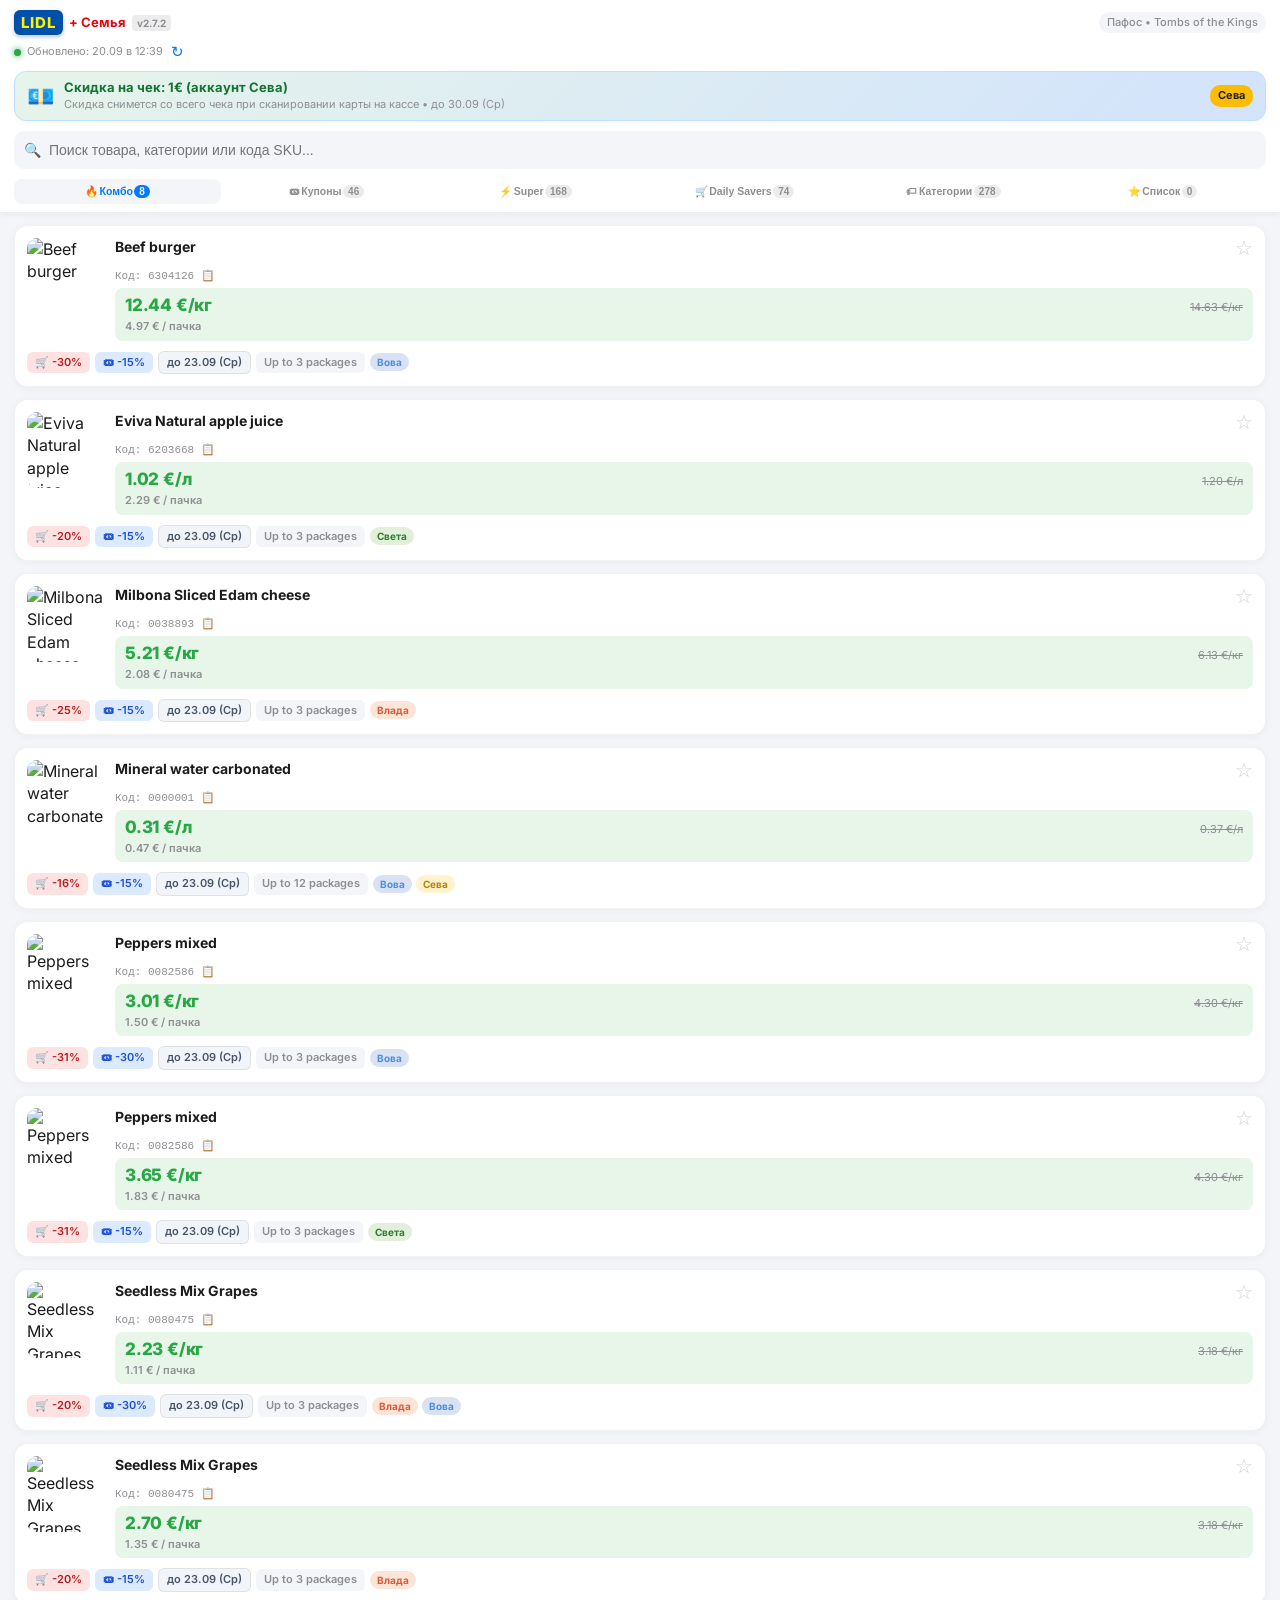
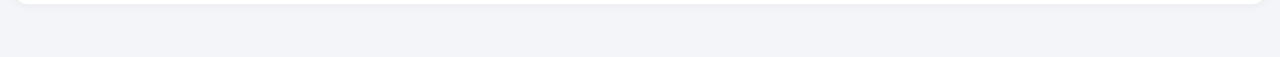
==== web/index.html @ 5565d100 "v2.7.2: Display coupon validity periods, fix local Cyprus timezone and improve refresh UX" ====
<!DOCTYPE html>
<html lang="ru">
<head>
  <meta charset="UTF-8">
  <meta name="viewport" content="width=device-width, initial-scale=1.0, maximum-scale=1.0, user-scalable=no, viewport-fit=cover">
  <meta http-equiv="Cache-Control" content="no-cache, no-store, must-revalidate">
  <meta http-equiv="Pragma" content="no-cache">
  <meta http-equiv="Expires" content="0">
  <title>Lidl Пафос — Скидки и Купоны семьи</title>
  <!-- Telegram Web App SDK -->
  <script src="https://telegram.org/js/telegram-web-app.js"></script>
  <link rel="stylesheet" href="style.css?v=2.7">
  <link rel="preconnect" href="https://fonts.googleapis.com">
  <link rel="preconnect" href="https://fonts.gstatic.com" crossorigin>
  <link href="https://fonts.googleapis.com/css2?family=Inter:wght@400;500;600;700;800&display=swap" rel="stylesheet">
</head>
<body>
  <div id="app">
    <!-- Header -->
    <header class="app-header">
      <div class="header-top">
        <div class="brand">
          <span class="lidl-logo">LIDL</span>
          <span class="badge-plus">+ Семья</span>
          <span class="version-tag">v2.7.2</span>
        </div>
        <div class="store-tag" id="store-title">Пафос • Tombs of the Kings</div>
      </div>
      
      <div class="update-bar">
        <span class="status-dot"></span>
        <span id="update-time">Загрузка данных...</span>
        <button id="refresh-btn" class="icon-btn" title="Обновить с сервера">↻</button>
      </div>

      <!-- Monetary Discount Banner (Euro Coupons) -->
      <div id="monetary-banner" class="monetary-banner hidden">
        <div class="monetary-icon">💶</div>
        <div class="monetary-content">
          <div class="monetary-title" id="monetary-title">Скидка на кассе: 1€</div>
          <div class="monetary-sub" id="monetary-sub">Скидка со всего чека при покупке</div>
        </div>
        <div class="monetary-action" id="monetary-badge">Сева</div>
      </div>

      <!-- Search Bar -->
      <div class="search-box">
        <span class="search-icon">🔍</span>
        <input type="text" id="search-input" placeholder="Поиск товара, категории или кода SKU..." autocomplete="off">
        <button id="clear-search" class="clear-btn hidden">✕</button>
      </div>

      <!-- Navigation Tabs (Primary Row) -->
      <nav class="nav-tabs">
        <button class="tab-btn active" data-tab="double">
          <span class="tab-icon">🔥</span>
          <span class="tab-label">Комбо</span>
          <span class="tab-badge" id="badge-double">0</span>
        </button>
        <button class="tab-btn" data-tab="coupons">
          <span class="tab-icon">🎟</span>
          <span class="tab-label">Купоны</span>
          <span class="tab-badge" id="badge-coupons">0</span>
        </button>
        <button class="tab-btn" data-tab="super">
          <span class="tab-icon">⚡</span>
          <span class="tab-label">Super</span>
          <span class="tab-badge" id="badge-super">0</span>
        </button>
        <button class="tab-btn" data-tab="store">
          <span class="tab-icon">🛒</span>
          <span class="tab-label">Daily Savers</span>
          <span class="tab-badge" id="badge-store">0</span>
        </button>
        <button class="tab-btn" data-tab="categories">
          <span class="tab-icon">🏷</span>
          <span class="tab-label">Категории</span>
          <span class="tab-badge" id="badge-categories">0</span>
        </button>
        <button class="tab-btn" data-tab="favs">
          <span class="tab-icon">⭐</span>
          <span class="tab-label">Список</span>
          <span class="tab-badge" id="badge-favs">0</span>
        </button>
      </nav>

      <!-- Family Filter Chips (Secondary Sub-Row - Shown only when 'Купоны' is active) -->
      <div class="family-chips-wrapper hidden" id="family-chips-container">
        <button class="chips-arrow chips-arrow-left hidden" id="chips-arrow-left" title="Назад" aria-label="Назад">‹</button>
        <div class="family-chips-scroll" id="family-chips-scroll">
          <div class="family-chips" id="family-chips">
            <button class="chip active" data-member="all">
              <span class="chip-avatar">👥</span>
              <span class="chip-name">Все</span>
            </button>
            <button class="chip chip-shared" data-member="shared" id="chip-shared">
              <span class="chip-avatar">✨</span>
              <span class="chip-name">Пересечения</span>
              <span class="chip-count" id="chip-shared-count">0</span>
            </button>
            <button class="chip chip-vova" data-member="Вова">
              <span class="chip-avatar">👨</span>
              <span class="chip-name">Вова</span>
            </button>
            <button class="chip chip-sveta" data-member="Света">
              <span class="chip-avatar">👩</span>
              <span class="chip-name">Света</span>
            </button>
            <button class="chip chip-vlada" data-member="Влада">
              <span class="chip-avatar">👧</span>
              <span class="chip-name">Влада</span>
            </button>
            <button class="chip chip-seva" data-member="Сева">
              <span class="chip-avatar">👦</span>
              <span class="chip-name">Сева</span>
            </button>
          </div>
        </div>
        <button class="chips-arrow chips-arrow-right" id="chips-arrow-right" title="Вперед" aria-label="Вперед">›</button>
      </div>

      <!-- Category Filter Chips (Secondary Sub-Row - Shown only when 'Категории' is active) -->
      <div class="family-chips-wrapper hidden" id="category-chips-container">
        <button class="chips-arrow chips-arrow-left hidden" id="cat-arrow-left" title="Назад" aria-label="Назад">‹</button>
        <div class="family-chips-scroll" id="category-chips-scroll">
          <div class="family-chips" id="category-chips">
            <button class="chip chip-cat active" data-cat="all">
              <span class="chip-avatar">🧺</span>
              <span class="chip-name">Все</span>
              <span class="chip-count" id="cat-count-all">0</span>
            </button>
            <button class="chip chip-cat" data-cat="veg_fruit">
              <span class="chip-avatar">🥦</span>
              <span class="chip-name">Овощи и фрукты</span>
              <span class="chip-count" id="cat-count-veg_fruit">0</span>
            </button>
            <button class="chip chip-cat" data-cat="sweets_snacks">
              <span class="chip-avatar">🍫</span>
              <span class="chip-name">Сладости и снеки</span>
              <span class="chip-count" id="cat-count-sweets_snacks">0</span>
            </button>
            <button class="chip chip-cat" data-cat="meat_fish">
              <span class="chip-avatar">🥩</span>
              <span class="chip-name">Мясо и рыба</span>
              <span class="chip-count" id="cat-count-meat_fish">0</span>
            </button>
            <button class="chip chip-cat" data-cat="dairy_cheese">
              <span class="chip-avatar">🧀</span>
              <span class="chip-name">Сыр и молочка</span>
              <span class="chip-count" id="cat-count-dairy_cheese">0</span>
            </button>
            <button class="chip chip-cat" data-cat="bakery_grocery">
              <span class="chip-avatar">🍞</span>
              <span class="chip-name">Выпечка и бакалея</span>
              <span class="chip-count" id="cat-count-bakery_grocery">0</span>
            </button>
            <button class="chip chip-cat" data-cat="beverages">
              <span class="chip-avatar">🥤</span>
              <span class="chip-name">Напитки</span>
              <span class="chip-count" id="cat-count-beverages">0</span>
            </button>
            <button class="chip chip-cat" data-cat="non_food">
              <span class="chip-avatar">🏠</span>
              <span class="chip-name">Дом и непрод</span>
              <span class="chip-count" id="cat-count-non_food">0</span>
            </button>
          </div>
        </div>
        <button class="chips-arrow chips-arrow-right" id="cat-arrow-right" title="Вперед" aria-label="Вперед">›</button>
      </div>

      <!-- Super Savers Filter Chips (Secondary Sub-Row - Shown only when 'Super' is active) -->
      <div class="family-chips-wrapper hidden" id="super-chips-container">
        <div class="family-chips" id="super-chips" style="justify-content: center; gap: 8px;">
          <button class="chip chip-super active" data-super="all">
            <span class="chip-avatar">⚡</span>
            <span class="chip-name">Все</span>
            <span class="chip-count" id="super-count-all">0</span>
          </button>
          <button class="chip chip-super chip-shared" data-super="combos">
            <span class="chip-avatar">✨</span>
            <span class="chip-name">Пересечения</span>
            <span class="chip-count" id="super-count-combos">0</span>
          </button>
        </div>
      </div>
    </header>

    <!-- Main Content List -->
    <main class="content-container">
      <!-- Favorites Toolbar (shown only in favs tab) -->
      <div id="favs-toolbar" class="favs-toolbar hidden">
        <div class="favs-progress" id="favs-progress">Куплено: 0 из 0</div>
        <div class="favs-actions">
          <button id="clear-checked-btn" class="favs-action-btn" title="Удалить купленные">✓ Удалить купленные</button>
          <button id="clear-all-favs-btn" class="favs-action-btn text-danger" title="Очистить весь список">🗑 Очистить</button>
        </div>
      </div>
      <div id="loading-spinner" class="spinner-container">
        <div class="spinner"></div>
        <p>Загрузка каталога и скидок...</p>
      </div>

      <div id="cards-container" class="cards-list"></div>

      <div id="empty-state" class="empty-state hidden">
        <div class="empty-icon">🔍</div>
        <h3>Ничего не найдено</h3>
        <p>Попробуйте изменить запрос или выбрать фильтр «Все»</p>
      </div>
    </main>

    <!-- Scroll to Top Button -->
    <button id="scroll-top-btn" class="scroll-top-btn hidden" title="Наверх">↑</button>

    <!-- Toast Notification -->
    <div id="toast" class="toast hidden"></div>
  </div>

  <script src="app.js?v=2.7"></script>
</body>
</html>
---- web/style.css ----
/* CSS Variables with Telegram Theme Fallbacks */
:root {
  --bg-color: var(--tg-theme-bg-color, #f4f5f8);
  --secondary-bg-color: var(--tg-theme-secondary-bg-color, #ffffff);
  --text-color: var(--tg-theme-text-color, #1c1c1e);
  --hint-color: var(--tg-theme-hint-color, #8e8e93);
  --link-color: var(--tg-theme-link-color, #007aff);
  --button-color: var(--tg-theme-button-color, #007aff);
  --button-text-color: var(--tg-theme-button-text-color, #ffffff);

  --lidl-blue: #0050aa;
  --lidl-yellow: #fff000;
  --lidl-red: #e30613;

  --accent-green: #28a745;
  --accent-green-bg: #e8f5e9;
  --accent-orange: #f57c00;
  --accent-orange-bg: #fff3e0;

  /* Family Pastel Colors */
  --color-vova: #4a90e2;
  --bg-vova: #D9E1F2;
  --color-sveta: #2e7d32;
  --bg-sveta: #E2EFDA;
  --color-vlada: #d85a38;
  --bg-vlada: #FCE4D6;
  --color-seva: #b78103;
  --bg-seva: #FFF2CC;

  --card-radius: 14px;
  --shadow-sm: 0 2px 8px rgba(0, 0, 0, 0.04);
  --shadow-md: 0 4px 14px rgba(0, 0, 0, 0.08);
}

/* Telegram Dark Theme Auto Adjustments */
@media (prefers-color-scheme: dark) {
  :root {
    --bg-color: var(--tg-theme-bg-color, #181818);
    --secondary-bg-color: var(--tg-theme-secondary-bg-color, #242424);
    --text-color: var(--tg-theme-text-color, #f5f5f5);
    --hint-color: var(--tg-theme-hint-color, #a0a0a0);
    --shadow-sm: 0 2px 8px rgba(0, 0, 0, 0.2);
    --shadow-md: 0 4px 14px rgba(0, 0, 0, 0.35);

    --bg-vova: #1e3355;
    --color-vova: #9cc1fa;
    --bg-sveta: #1c3d25;
    --color-sveta: #9fe0a8;
    --bg-vlada: #4d261b;
    --color-vlada: #ffab91;
    --bg-seva: #483d16;
    --color-seva: #ffe082;
    --accent-green-bg: #1b3820;
    --accent-orange-bg: #40260e;
  }
}

* {
  box-sizing: border-box;
  margin: 0;
  padding: 0;
  -webkit-tap-highlight-color: transparent;
}

body {
  font-family: 'Inter', -apple-system, BlinkMacSystemFont, 'Segoe UI', Roboto, Helvetica, Arial, sans-serif;
  background-color: var(--bg-color);
  color: var(--text-color);
  line-height: 1.4;
  overflow-x: hidden;
  user-select: none;
  -webkit-user-select: none;
}

#app {
  display: flex;
  flex-direction: column;
  min-height: 100vh;
  padding-bottom: 40px;
}

/* Header */
.app-header {
  position: sticky;
  top: 0;
  z-index: 100;
  background-color: var(--secondary-bg-color);
  border-bottom: 1px solid rgba(0, 0, 0, 0.07);
  box-shadow: var(--shadow-sm);
  padding: 10px 14px 0 14px;
}

.header-top {
  display: flex;
  align-items: center;
  justify-content: space-between;
  margin-bottom: 6px;
}

.brand {
  display: flex;
  align-items: center;
  gap: 6px;
}

.lidl-logo {
  background-color: var(--lidl-blue);
  color: var(--lidl-yellow);
  font-weight: 800;
  font-size: 15px;
  letter-spacing: 1px;
  padding: 2px 7px;
  border-radius: 6px;
  box-shadow: 0 2px 4px rgba(0, 80, 170, 0.3);
}

.badge-plus {
  font-size: 13px;
  font-weight: 700;
  color: var(--lidl-red);
}

.version-tag {
  font-size: 10px;
  font-weight: 700;
  color: var(--hint-color);
  background: rgba(128, 128, 128, 0.15);
  padding: 1px 5px;
  border-radius: 4px;
}

.store-tag {
  font-size: 11px;
  font-weight: 500;
  color: var(--hint-color);
  background: var(--bg-color);
  padding: 3px 8px;
  border-radius: 12px;
}

.update-bar {
  display: flex;
  align-items: center;
  gap: 6px;
  font-size: 11px;
  color: var(--hint-color);
  margin-bottom: 8px;
}

.status-dot {
  width: 7px;
  height: 7px;
  border-radius: 50%;
  background-color: var(--accent-green);
  display: inline-block;
  box-shadow: 0 0 6px var(--accent-green);
}

.icon-btn {
  background: none;
  border: none;
  color: var(--link-color);
  font-size: 15px;
  cursor: pointer;
  padding: 2px;
  display: inline-flex;
  align-items: center;
  justify-content: center;
  transition: transform 0.2s;
}

.rotating {
  animation: spin 0.8s linear infinite !important;
  pointer-events: none;
}

/* Monetary Banner (Euro cash coupons) */
.monetary-banner {
  background: linear-gradient(135deg, #e6f4ea, #d2e3fc);
  border: 1px solid #bce1ff;
  border-radius: 12px;
  padding: 8px 12px;
  margin-bottom: 10px;
  display: flex;
  align-items: center;
  gap: 10px;
  box-shadow: 0 2px 6px rgba(0, 0, 0, 0.04);
}

@media (prefers-color-scheme: dark) {
  .monetary-banner {
    background: linear-gradient(135deg, #1b3820, #172b4d);
    border-color: #2b5278;
  }
}

.monetary-icon {
  font-size: 22px;
  line-height: 1;
}

.monetary-content {
  flex: 1;
  min-width: 0;
}

.monetary-title {
  font-size: 13px;
  font-weight: 700;
  color: #137333;
  line-height: 1.2;
}

@media (prefers-color-scheme: dark) {
  .monetary-title {
    color: #81c995;
  }
}

.monetary-sub {
  font-size: 11px;
  color: var(--hint-color);
  white-space: nowrap;
  overflow: hidden;
  text-overflow: ellipsis;
  margin-top: 1px;
}

.monetary-action {
  background-color: #fbbc04;
  color: #202124;
  font-size: 11px;
  font-weight: 700;
  padding: 3px 8px;
  border-radius: 10px;
  white-space: nowrap;
}

/* Search Box */
.search-box {
  position: relative;
  display: flex;
  align-items: center;
  margin-bottom: 10px;
}

.search-box input {
  width: 100%;
  height: 38px;
  background-color: var(--bg-color);
  border: 1px solid transparent;
  border-radius: 10px;
  padding: 0 34px 0 34px;
  font-size: 14px;
  color: var(--text-color);
  outline: none;
  transition: all 0.2s;
  user-select: text;
  -webkit-user-select: text;
}

.search-box input:focus {
  border-color: var(--button-color);
  background-color: var(--secondary-bg-color);
}

.search-icon {
  position: absolute;
  left: 10px;
  font-size: 14px;
  color: var(--hint-color);
  pointer-events: none;
}

.clear-btn {
  position: absolute;
  right: 8px;
  width: 22px;
  height: 22px;
  border-radius: 50%;
  border: none;
  background-color: var(--hint-color);
  color: var(--secondary-bg-color);
  font-size: 11px;
  cursor: pointer;
  display: flex;
  align-items: center;
  justify-content: center;
}

/* Family Chips */
.family-chips-wrapper {
  position: relative;
  margin: 0 -14px 6px -14px;
  border-top: 1px solid rgba(0, 0, 0, 0.06);
  padding-top: 4px;
}

@media (prefers-color-scheme: dark) {
  .family-chips-wrapper {
    border-top: 1px solid rgba(255, 255, 255, 0.08);
  }
}

.chips-arrow {
  position: absolute;
  top: 50%;
  transform: translateY(-50%);
  z-index: 10;
  width: 26px;
  height: 26px;
  border-radius: 50%;
  border: 1px solid rgba(0, 0, 0, 0.15);
  background-color: var(--secondary-bg-color);
  color: var(--text-color);
  display: flex;
  align-items: center;
  justify-content: center;
  font-size: 18px;
  font-weight: 700;
  line-height: 1;
  cursor: pointer;
  box-shadow: 0 2px 6px rgba(0, 0, 0, 0.18);
  transition: opacity 0.2s, transform 0.1s, background-color 0.15s;
}

.chips-arrow:hover {
  background-color: var(--button-color);
  color: #fff;
}

.chips-arrow:active {
  transform: translateY(-50%) scale(0.92);
}

.chips-arrow-left {
  left: 6px;
}

.chips-arrow-right {
  right: 6px;
}

.family-chips-scroll {
  overflow-x: auto;
  white-space: nowrap;
  padding: 4px 14px 6px 14px;
  scrollbar-width: thin;
  scrollbar-color: rgba(128, 128, 128, 0.35) transparent;
  scroll-behavior: smooth;
  cursor: grab;
  -webkit-overflow-scrolling: touch;
}

.family-chips-scroll.grabbing {
  cursor: grabbing;
  user-select: none;
}

.family-chips-scroll::-webkit-scrollbar {
  height: 5px;
  display: block;
}

.family-chips-scroll::-webkit-scrollbar-track {
  background: transparent;
}

.family-chips-scroll::-webkit-scrollbar-thumb {
  background: rgba(128, 128, 128, 0.35);
  border-radius: 4px;
}

.family-chips-scroll::-webkit-scrollbar-thumb:hover {
  background: rgba(128, 128, 128, 0.6);
}

@media (prefers-color-scheme: dark) {
  .chips-arrow {
    background-color: #2a2a2a;
    border-color: rgba(255, 255, 255, 0.2);
    box-shadow: 0 2px 8px rgba(0, 0, 0, 0.4);
  }
  .family-chips-scroll {
    scrollbar-color: rgba(255, 255, 255, 0.25) transparent;
  }
  .family-chips-scroll::-webkit-scrollbar-thumb {
    background: rgba(255, 255, 255, 0.25);
  }
  .family-chips-scroll::-webkit-scrollbar-thumb:hover {
    background: rgba(255, 255, 255, 0.45);
  }
}

.family-chips {
  display: inline-flex;
  gap: 7px;
}

.chip {
  display: inline-flex;
  align-items: center;
  gap: 5px;
  padding: 5px 11px;
  border-radius: 16px;
  border: 1px solid rgba(0, 0, 0, 0.08);
  background-color: var(--bg-color);
  color: var(--text-color);
  font-size: 12px;
  font-weight: 500;
  cursor: pointer;
  transition: transform 0.1s, background-color 0.2s;
}

.chip:active {
  transform: scale(0.96);
}

.chip.active {
  background-color: var(--button-color);
  color: var(--button-text-color);
  border-color: var(--button-color);
}

.chip.chip-vova.active { background-color: var(--color-vova); border-color: var(--color-vova); color: #fff; }
.chip.chip-sveta.active { background-color: var(--color-sveta); border-color: var(--color-sveta); color: #fff; }
.chip.chip-vlada.active { background-color: var(--color-vlada); border-color: var(--color-vlada); color: #fff; }
.chip.chip-seva.active { background-color: var(--color-seva); border-color: var(--color-seva); color: #fff; }

.chip.chip-shared {
  border-color: #f59e0b;
  background-color: #fef3c7;
  color: #92400e;
  font-weight: 600;
}

.chip.chip-shared.active {
  background-color: #d97706;
  border-color: #d97706;
  color: #ffffff;
}

.chip-count {
  font-size: 10px;
  background: rgba(0, 0, 0, 0.08);
  padding: 1px 5px;
  border-radius: 10px;
  font-weight: 700;
  margin-left: 2px;
}

.chip.active .chip-count {
  background: rgba(255, 255, 255, 0.25);
  color: #fff;
}

@media (prefers-color-scheme: dark) {
  .chip.chip-shared {
    background-color: #451a03;
    color: #fde68a;
    border-color: #78350f;
  }
  .chip.chip-shared.active {
    background-color: #b45309;
    color: #ffffff;
  }
}

/* Navigation Tabs */
.nav-tabs {
  display: grid;
  grid-template-columns: repeat(6, 1fr);
  gap: 2px;
  padding-bottom: 8px;
}

.tab-btn {
  display: flex;
  align-items: center;
  justify-content: center;
  gap: 1.5px;
  padding: 6px 1px;
  border: none;
  background: none;
  border-radius: 8px;
  color: var(--hint-color);
  font-size: 10.5px;
  font-weight: 600;
  cursor: pointer;
  position: relative;
  transition: all 0.2s;
  white-space: nowrap;
}

@media (max-width: 420px) {
  .tab-btn {
    font-size: 8.5px;
    gap: 1px;
    padding: 5px 0.5px;
  }
  .tab-icon {
    font-size: 10px;
  }
  .tab-badge {
    font-size: 7.5px;
    padding: 0 2px;
  }
}

.tab-btn.active {
  color: var(--link-color);
  background-color: var(--bg-color);
}

.tab-badge {
  font-size: 10px;
  padding: 1px 5px;
  border-radius: 10px;
  background-color: rgba(0, 0, 0, 0.08);
  color: var(--hint-color);
}

.tab-btn.active .tab-badge {
  background-color: var(--link-color);
  color: #fff;
}

/* Main Content */
.content-container {
  padding: 12px 14px;
  flex: 1;
}

.cards-list {
  display: flex;
  flex-direction: column;
  gap: 12px;
}

/* Card Styling */
.card {
  background-color: var(--secondary-bg-color);
  border-radius: var(--card-radius);
  box-shadow: var(--shadow-sm);
  padding: 12px;
  display: flex;
  flex-direction: column;
  gap: 10px;
  border: 1px solid rgba(0, 0, 0, 0.05);
  transition: transform 0.15s;
}

.card:active {
  transform: scale(0.995);
}

.card-top {
  display: flex;
  gap: 12px;
}

.card-img-wrap {
  width: 76px;
  height: 76px;
  min-width: 76px;
  border-radius: 10px;
  background-color: var(--bg-color);
  display: flex;
  align-items: center;
  justify-content: center;
  overflow: hidden;
  position: relative;
}

.card-img {
  width: 100%;
  height: 100%;
  object-fit: contain;
  background: #fff;
}

.card-img-fallback {
  font-size: 32px;
}

.card-body {
  flex: 1;
  display: flex;
  flex-direction: column;
  justify-content: space-between;
}

.card-header-row {
  display: flex;
  align-items: flex-start;
  justify-content: space-between;
  gap: 4px;
}

.card-title {
  font-size: 14px;
  font-weight: 700;
  color: var(--text-color);
  line-height: 1.3;
  margin-bottom: 3px;
}

.star-btn {
  background: none;
  border: none;
  font-size: 20px;
  line-height: 1;
  cursor: pointer;
  color: rgba(142, 142, 147, 0.4);
  padding: 0 0 4px 4px;
  transition: transform 0.15s, color 0.15s;
  flex-shrink: 0;
}

.star-btn:active {
  transform: scale(1.3);
}

.star-btn.active {
  color: #f59e0b;
  text-shadow: 0 0 6px rgba(245, 158, 11, 0.4);
}

.card-sku {
  font-size: 11px;
  color: var(--hint-color);
  font-family: monospace;
  display: inline-flex;
  align-items: center;
  gap: 4px;
  cursor: pointer;
}

.card-sku:hover {
  color: var(--link-color);
}

/* Price Box */
.price-banner {
  display: flex;
  flex-direction: column;
  background-color: var(--accent-green-bg);
  border-radius: 8px;
  padding: 6px 10px;
  margin-top: 4px;
}

.unit-price-row {
  display: flex;
  align-items: baseline;
  justify-content: space-between;
  gap: 6px;
}

.unit-price-highlight {
  font-size: 17px;
  font-weight: 800;
  color: var(--accent-green);
  letter-spacing: -0.2px;
}

.pack-price-sub {
  font-size: 11px;
  font-weight: 600;
  color: var(--hint-color);
  margin-top: 1px;
}

/* Favorites Toolbar & In-Store Checkbox */
.favs-toolbar {
  display: flex;
  align-items: center;
  justify-content: space-between;
  background-color: var(--secondary-bg-color);
  padding: 8px 12px;
  border-radius: 10px;
  margin-bottom: 12px;
  font-size: 12px;
  box-shadow: var(--shadow-sm);
  border: 1px solid rgba(0, 0, 0, 0.05);
}

.favs-progress {
  font-weight: 700;
  color: var(--text-color);
}

.favs-actions {
  display: flex;
  gap: 6px;
}

.favs-action-btn {
  border: none;
  background-color: var(--bg-color);
  color: var(--text-color);
  padding: 4px 8px;
  border-radius: 6px;
  font-size: 11px;
  font-weight: 600;
  cursor: pointer;
  transition: opacity 0.15s;
}

.favs-action-btn:active {
  opacity: 0.7;
}

.favs-action-btn.text-danger {
  color: var(--lidl-red);
}

.fav-card-row {
  display: flex;
  align-items: center;
  gap: 10px;
}

.fav-check-btn {
  width: 26px;
  height: 26px;
  min-width: 26px;
  border-radius: 50%;
  border: 2px solid var(--hint-color);
  background: var(--bg-color);
  cursor: pointer;
  display: flex;
  align-items: center;
  justify-content: center;
  font-size: 15px;
  font-weight: 800;
  color: transparent;
  transition: all 0.2s;
  padding: 0;
}

.fav-check-btn.checked {
  background-color: var(--accent-green);
  border-color: var(--accent-green);
  color: #fff;
}

.card.checked-item {
  opacity: 0.5;
  background-color: var(--bg-color);
}

.card.checked-item .card-title,
.card.checked-item .unit-price-highlight,
.card.checked-item .pack-price-sub {
  text-decoration: line-through;
}

/* Badges & Tags */
.card-tags {
  display: flex;
  flex-wrap: wrap;
  gap: 5px;
  align-items: center;
}

.tag {
  font-size: 11px;
  font-weight: 600;
  padding: 3px 8px;
  border-radius: 6px;
  display: inline-flex;
  align-items: center;
  gap: 3px;
}

.tag-store {
  background-color: #fee2e2;
  color: #b91c1c;
}

.tag-coupon {
  background-color: #dbeafe;
  color: #1d4ed8;
}

.tag-coupon-date {
  background-color: #f1f5f9;
  color: #475569;
  font-weight: 600;
  border: 1px solid rgba(0, 0, 0, 0.08);
}

.tag-coupon-expiring {
  background-color: #fee2e2;
  color: #b91c1c;
  font-weight: 700;
  border: 1px solid rgba(185, 28, 28, 0.3);
}

@media (prefers-color-scheme: dark) {
  .tag-coupon-date {
    background-color: #1e293b;
    color: #cbd5e1;
    border-color: rgba(255, 255, 255, 0.1);
  }
  .tag-coupon-expiring {
    background-color: #450a0a;
    color: #fca5a5;
    border-color: rgba(248, 113, 113, 0.3);
  }
}

.tag-shared {
  background-color: #fef3c7;
  color: #b45309;
  font-weight: 700;
}

.tag-super {
  background-color: #fef08a;
  color: #854d0e;
  font-weight: 700;
}

.tag-super-date {
  background: linear-gradient(135deg, #fef08a, #facc15);
  color: #713f12;
  font-weight: 800;
  border: 1px solid rgba(234, 179, 8, 0.4);
  box-shadow: 0 1px 3px rgba(234, 179, 8, 0.2);
}

.tag-super-campaign {
  background-color: var(--bg-color);
  color: var(--hint-color);
  font-size: 10px;
}

@media (prefers-color-scheme: dark) {
  .tag-super {
    background-color: #451a03;
    color: #fef08a;
  }
  .tag-super-date {
    background: linear-gradient(135deg, #713f12, #854d0e);
    color: #fef08a;
    border-color: rgba(250, 204, 21, 0.3);
  }
}

/* Owner Pill */
.owner-pills {
  display: inline-flex;
  gap: 4px;
  align-items: center;
}

.owner-pill {
  font-size: 10px;
  font-weight: 700;
  padding: 2px 7px;
  border-radius: 10px;
}

.owner-Вова { background-color: var(--bg-vova); color: var(--color-vova); }
.owner-Света { background-color: var(--bg-sveta); color: var(--color-sveta); }
.owner-Влада { background-color: var(--bg-vlada); color: var(--color-vlada); }
.owner-Сева { background-color: var(--bg-seva); color: var(--color-seva); }

/* Spinner & States */
.spinner-container {
  display: flex;
  flex-direction: column;
  align-items: center;
  justify-content: center;
  padding: 40px 0;
  gap: 12px;
  color: var(--hint-color);
  font-size: 13px;
}

.spinner {
  width: 32px;
  height: 32px;
  border: 3px solid rgba(0, 122, 255, 0.2);
  border-top-color: var(--button-color);
  border-radius: 50%;
  animation: spin 0.8s linear infinite;
}

@keyframes spin {
  to { transform: rotate(360deg); }
}

.empty-state {
  text-align: center;
  padding: 40px 20px;
  color: var(--hint-color);
}

.empty-icon {
  font-size: 40px;
  margin-bottom: 8px;
}

.empty-state h3 {
  font-size: 16px;
  color: var(--text-color);
  margin-bottom: 4px;
}

.hidden {
  display: none !important;
}

/* Scroll Top Button */
.scroll-top-btn {
  position: fixed;
  bottom: 20px;
  right: 20px;
  width: 44px;
  height: 44px;
  border-radius: 50%;
  background-color: var(--button-color);
  color: #fff;
  border: none;
  font-size: 20px;
  font-weight: 700;
  box-shadow: var(--shadow-md);
  cursor: pointer;
  display: flex;
  align-items: center;
  justify-content: center;
  z-index: 999;
}

/* Toast */
.toast {
  position: fixed;
  bottom: 30px;
  left: 50%;
  transform: translateX(-50%);
  background-color: rgba(28, 28, 30, 0.9);
  color: #fff;
  padding: 8px 16px;
  border-radius: 20px;
  font-size: 12px;
  font-weight: 500;
  box-shadow: var(--shadow-md);
  z-index: 1000;
  pointer-events: none;
  animation: fadeIn 0.2s ease-out;
}

@keyframes fadeIn {
  from { opacity: 0; transform: translate(-50%, 10px); }
  to { opacity: 1; transform: translate(-50%, 0); }
}
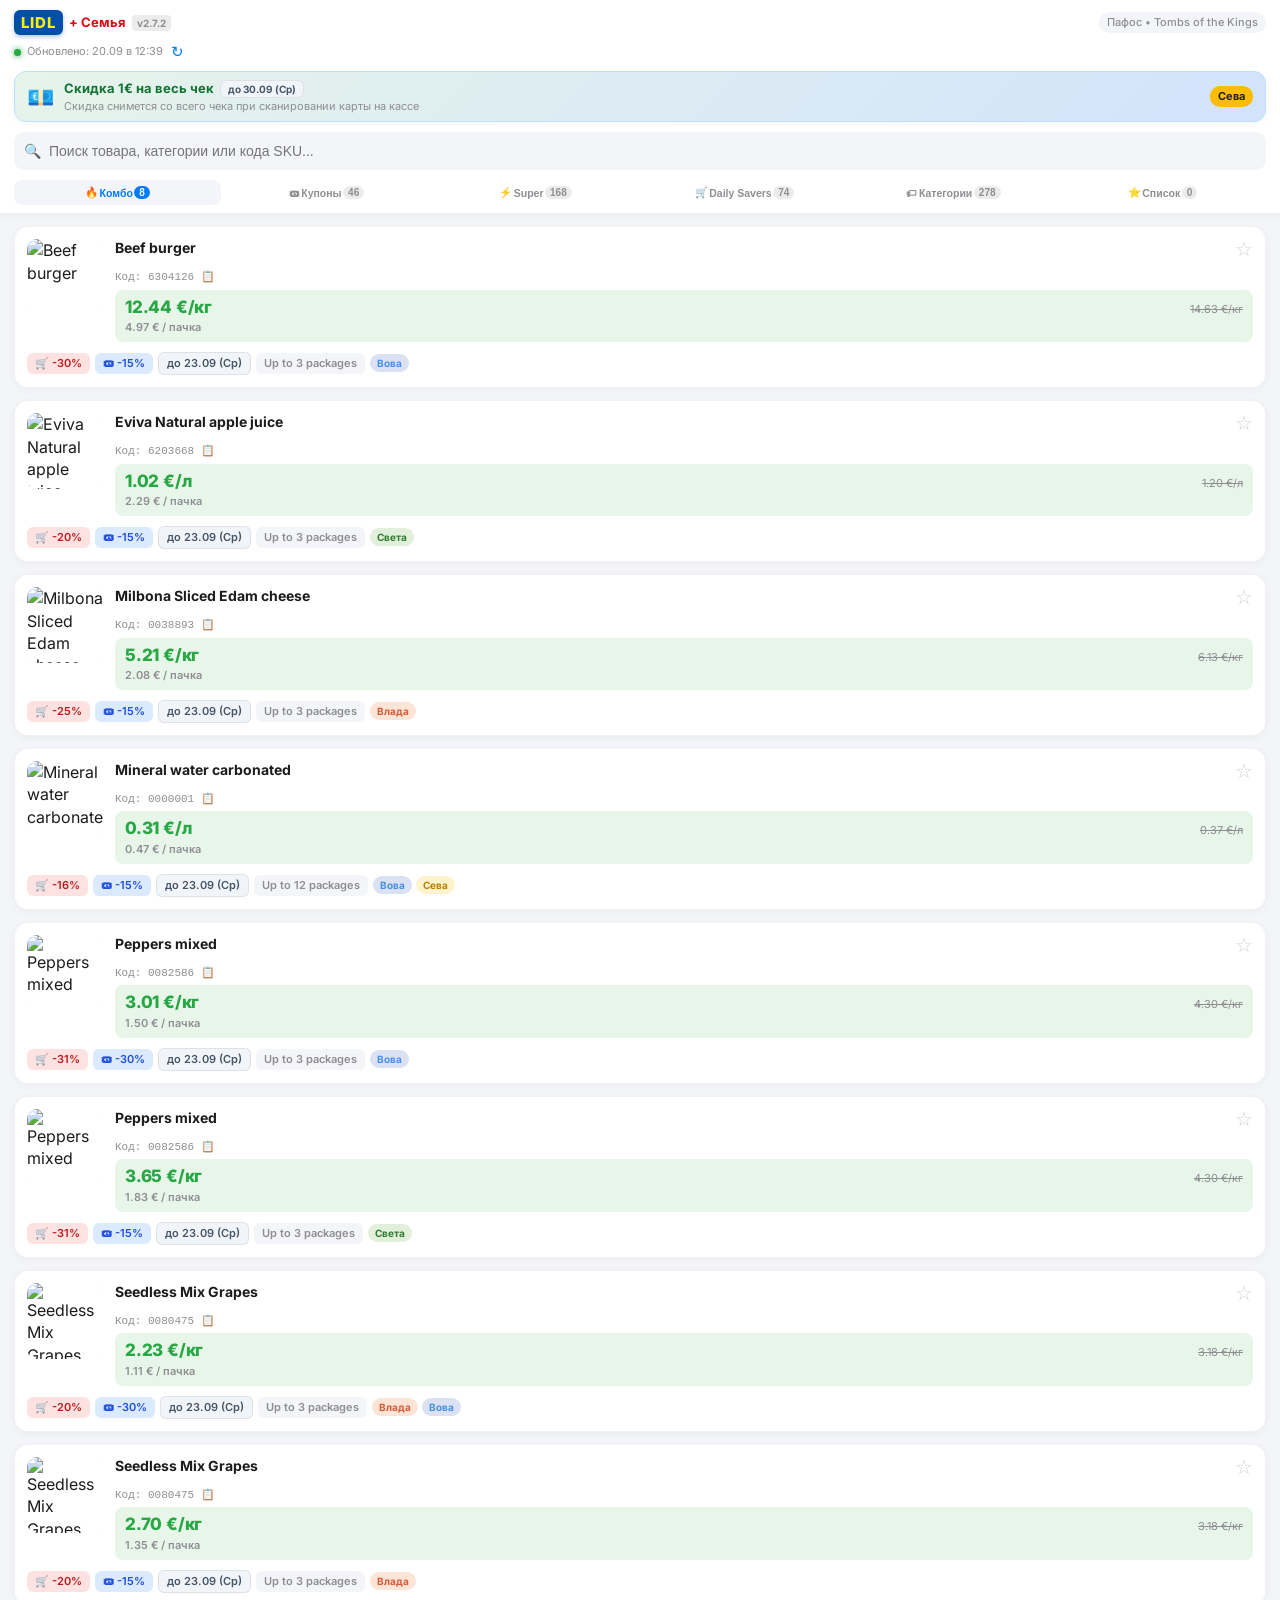
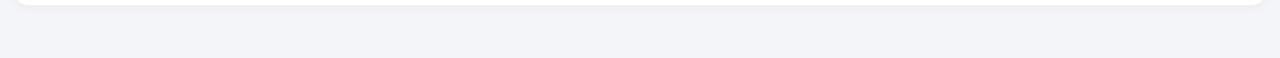
==== commit c29b2e88: "v2.7.3: Display monetary coupon validity date badge in header banner" ====
--- a/web/index.html
+++ b/web/index.html
@@ -37,7 +37,10 @@
       <div id="monetary-banner" class="monetary-banner hidden">
         <div class="monetary-icon">💶</div>
         <div class="monetary-content">
-          <div class="monetary-title" id="monetary-title">Скидка на кассе: 1€</div>
+          <div class="monetary-title-row">
+            <span class="monetary-title" id="monetary-title">Скидка на кассе: 1€</span>
+            <span class="tag tag-coupon-date" id="monetary-date"></span>
+          </div>
           <div class="monetary-sub" id="monetary-sub">Скидка со всего чека при покупке</div>
         </div>
         <div class="monetary-action" id="monetary-badge">Сева</div>
--- a/web/style.css
+++ b/web/style.css
@@ -204,11 +204,25 @@
   min-width: 0;
 }
 
+.monetary-title-row {
+  display: flex;
+  align-items: center;
+  flex-wrap: wrap;
+  gap: 6px;
+}
+
 .monetary-title {
   font-size: 13px;
   font-weight: 700;
   color: #137333;
   line-height: 1.2;
+}
+
+#monetary-date {
+  font-size: 10px;
+  padding: 1px 7px;
+  font-weight: 700;
+  border-radius: 6px;
 }
 
 @media (prefers-color-scheme: dark) {
@@ -220,10 +234,8 @@
 .monetary-sub {
   font-size: 11px;
   color: var(--hint-color);
-  white-space: nowrap;
-  overflow: hidden;
-  text-overflow: ellipsis;
-  margin-top: 1px;
+  margin-top: 2px;
+  line-height: 1.2;
 }
 
 .monetary-action {
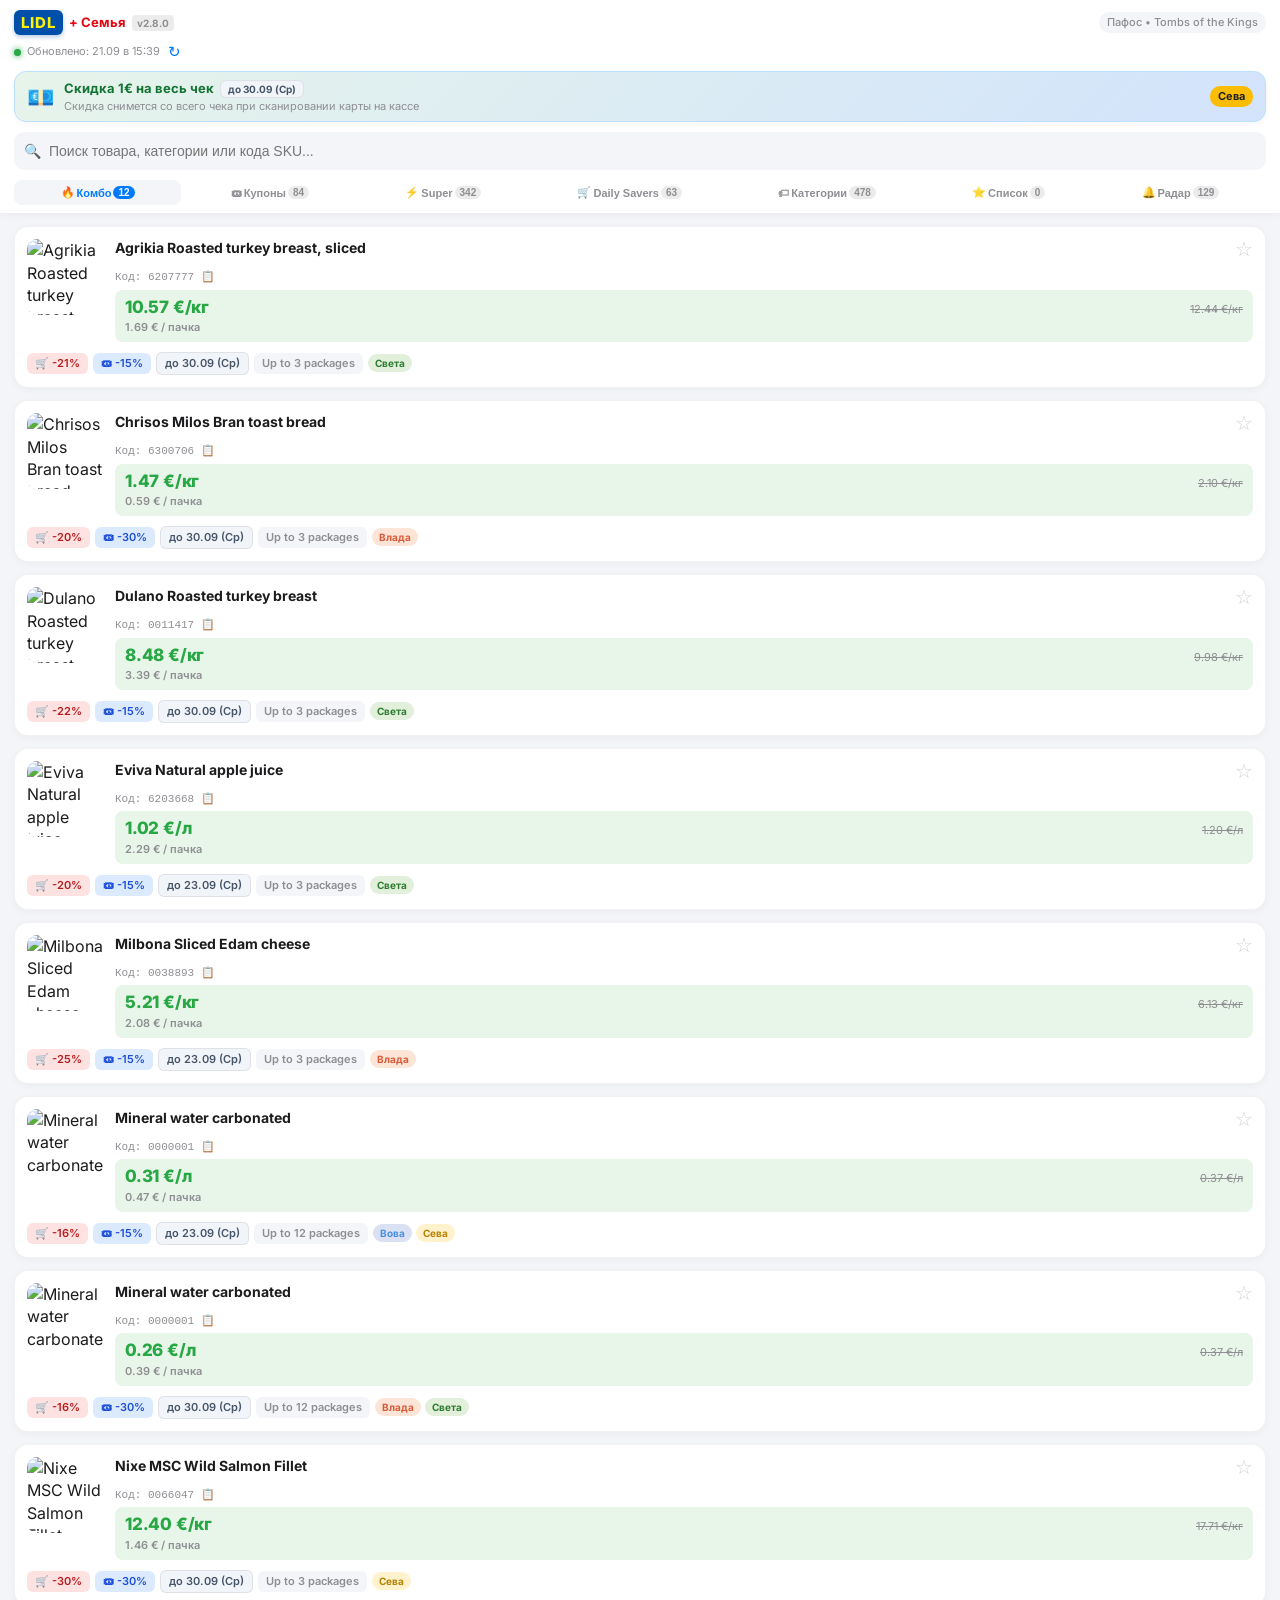
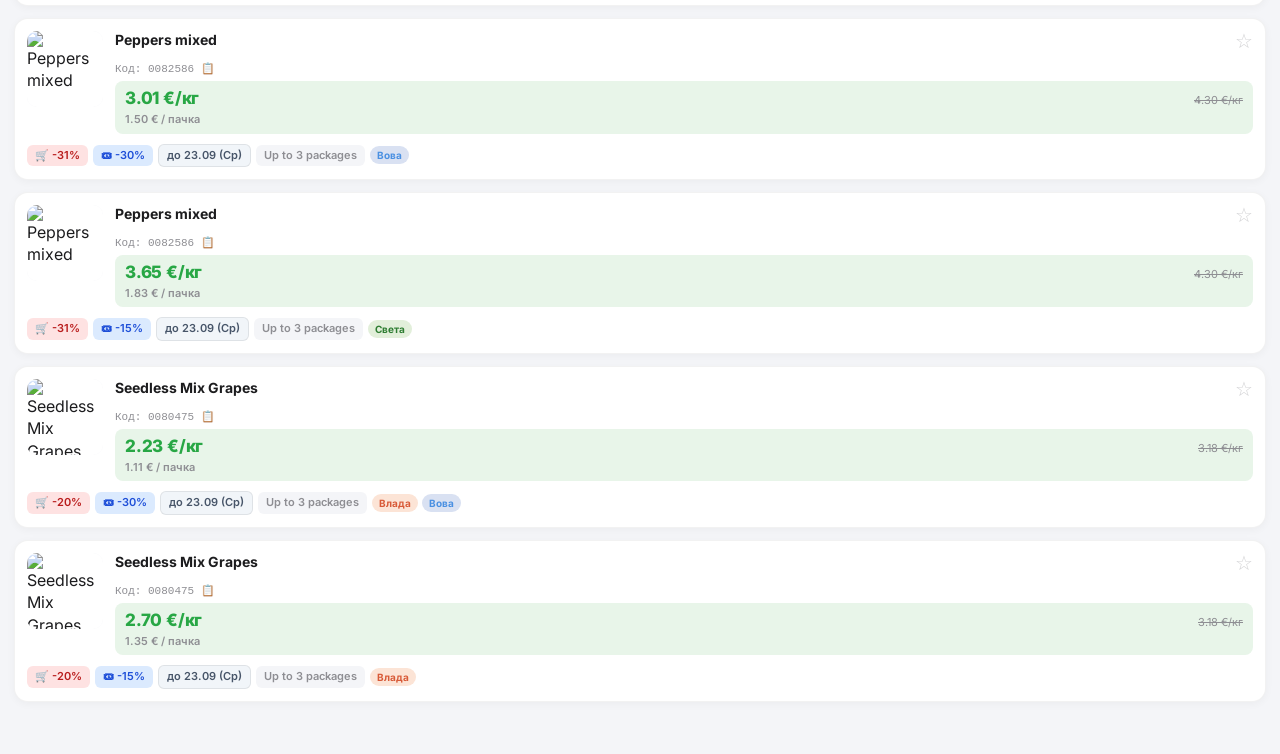
==== commit 5e23e9ec: "v2.8.0: Add Deal Radar tab with live autocomplete suggestions and Telegram bot alerts" ====
--- a/web/index.html
+++ b/web/index.html
@@ -9,7 +9,7 @@
   <title>Lidl Пафос — Скидки и Купоны семьи</title>
   <!-- Telegram Web App SDK -->
   <script src="https://telegram.org/js/telegram-web-app.js"></script>
-  <link rel="stylesheet" href="style.css?v=2.7">
+  <link rel="stylesheet" href="style.css?v=2.8">
   <link rel="preconnect" href="https://fonts.googleapis.com">
   <link rel="preconnect" href="https://fonts.gstatic.com" crossorigin>
   <link href="https://fonts.googleapis.com/css2?family=Inter:wght@400;500;600;700;800&display=swap" rel="stylesheet">
@@ -22,7 +22,7 @@
         <div class="brand">
           <span class="lidl-logo">LIDL</span>
           <span class="badge-plus">+ Семья</span>
-          <span class="version-tag">v2.7.2</span>
+          <span class="version-tag">v2.8.0</span>
         </div>
         <div class="store-tag" id="store-title">Пафос • Tombs of the Kings</div>
       </div>
@@ -84,6 +84,11 @@
           <span class="tab-icon">⭐</span>
           <span class="tab-label">Список</span>
           <span class="tab-badge" id="badge-favs">0</span>
+        </button>
+        <button class="tab-btn" data-tab="radar">
+          <span class="tab-icon">🔔</span>
+          <span class="tab-label">Радар</span>
+          <span class="tab-badge" id="badge-radar">0</span>
         </button>
       </nav>
 
@@ -199,6 +204,61 @@
           <button id="clear-all-favs-btn" class="favs-action-btn text-danger" title="Очистить весь список">🗑 Очистить</button>
         </div>
       </div>
+
+      <!-- Radar Toolbar & Management Panel (shown only in radar tab) -->
+      <div id="radar-panel" class="radar-panel hidden">
+        <div class="radar-header-banner">
+          <div class="radar-header-info">
+            <div class="radar-title-row">
+              <span class="radar-title">🔔 Радар нужных акций</span>
+              <span class="radar-status-tag" id="radar-bot-status">🤖 @lidlcouponsbot</span>
+            </div>
+            <div class="radar-subtitle">
+              Отслеживает акции и купоны на любимые товары семьи с уведомлением в Telegram
+            </div>
+          </div>
+        </div>
+
+        <!-- Radar Autocomplete Search Form -->
+        <div class="radar-input-container">
+          <div class="radar-input-wrapper">
+            <span class="radar-input-icon">🎯</span>
+            <input type="text" id="radar-input" placeholder="Введите товар (напр: йогурт, лосось, сыр, parkside)..." autocomplete="off">
+            <button id="radar-clear-btn" class="clear-btn hidden" title="Очистить">✕</button>
+          </div>
+          <button id="radar-add-btn" class="radar-add-btn">+ Добавить</button>
+          
+          <!-- Autocomplete Dropdown -->
+          <div id="radar-dropdown" class="radar-dropdown hidden"></div>
+        </div>
+
+        <!-- Quick Suggestions (Popular items) -->
+        <div class="radar-quick-section">
+          <span class="radar-quick-title">Быстрый выбор:</span>
+          <div class="radar-quick-scroll" id="radar-quick-scroll">
+            <button class="radar-quick-chip" data-query="йогурт">+ 🥛 Йогурт</button>
+            <button class="radar-quick-chip" data-query="лосось">+ 🐟 Лосось</button>
+            <button class="radar-quick-chip" data-query="сыр">+ 🧀 Сыр</button>
+            <button class="radar-quick-chip" data-query="авокадо">+ 🥑 Авокадо</button>
+            <button class="radar-quick-chip" data-query="кофе">+ ☕ Кофе</button>
+            <button class="radar-quick-chip" data-query="сливочное масло">+ 🧈 Масло</button>
+            <button class="radar-quick-chip" data-query="курица">+ 🍗 Курица</button>
+            <button class="radar-quick-chip" data-query="орехи">+ 🥜 Орехи</button>
+            <button class="radar-quick-chip" data-query="шоколад">+ 🍫 Шоколад</button>
+            <button class="radar-quick-chip" data-query="parkside">+ 🔧 Parkside</button>
+            <button class="radar-quick-chip" data-query="бытовая химия">+ 🧺 W5 / Стирка</button>
+          </div>
+        </div>
+
+        <!-- Tracked Items Chips (Active filters) -->
+        <div class="radar-tracked-section">
+          <div class="radar-tracked-header">
+            <span class="radar-tracked-label">Отслеживается (<span id="radar-tracked-count">0</span>):</span>
+            <button id="radar-reset-btn" class="radar-reset-btn" title="Вернуть стандартный список семьи">Сбросить</button>
+          </div>
+          <div class="radar-chips-list" id="radar-chips-list"></div>
+        </div>
+      </div>
       <div id="loading-spinner" class="spinner-container">
         <div class="spinner"></div>
         <p>Загрузка каталога и скидок...</p>
@@ -220,6 +280,6 @@
     <div id="toast" class="toast hidden"></div>
   </div>
 
-  <script src="app.js?v=2.7"></script>
+  <script src="app.js?v=2.8"></script>
 </body>
 </html>
--- a/web/style.css
+++ b/web/style.css
@@ -480,23 +480,30 @@
 
 /* Navigation Tabs */
 .nav-tabs {
-  display: grid;
-  grid-template-columns: repeat(6, 1fr);
+  display: flex;
+  overflow-x: auto;
+  gap: 3px;
+  padding-bottom: 8px;
+  scrollbar-width: none;
+  -webkit-overflow-scrolling: touch;
+}
+
+.nav-tabs::-webkit-scrollbar {
+  display: none;
+}
+
+.tab-btn {
+  flex: 1 0 auto;
+  display: flex;
+  align-items: center;
+  justify-content: center;
   gap: 2px;
-  padding-bottom: 8px;
-}
-
-.tab-btn {
-  display: flex;
-  align-items: center;
-  justify-content: center;
-  gap: 1.5px;
-  padding: 6px 1px;
+  padding: 6px 6px;
   border: none;
   background: none;
   border-radius: 8px;
   color: var(--hint-color);
-  font-size: 10.5px;
+  font-size: 11px;
   font-weight: 600;
   cursor: pointer;
   position: relative;
@@ -506,16 +513,16 @@
 
 @media (max-width: 420px) {
   .tab-btn {
-    font-size: 8.5px;
-    gap: 1px;
-    padding: 5px 0.5px;
+    font-size: 9.5px;
+    gap: 1.5px;
+    padding: 5px 4.5px;
   }
   .tab-icon {
-    font-size: 10px;
+    font-size: 11px;
   }
   .tab-badge {
-    font-size: 7.5px;
-    padding: 0 2px;
+    font-size: 8px;
+    padding: 0 3px;
   }
 }
 
@@ -969,3 +976,422 @@
   from { opacity: 0; transform: translate(-50%, 10px); }
   to { opacity: 1; transform: translate(-50%, 0); }
 }
+
+/* ==========================================================================
+   Radar (Радар нужных акций) Styles
+   ========================================================================== */
+
+.radar-panel {
+  background-color: var(--secondary-bg-color);
+  border-radius: 14px;
+  padding: 12px;
+  margin-bottom: 14px;
+  box-shadow: var(--shadow-sm);
+  border: 1px solid rgba(0, 0, 0, 0.06);
+}
+
+@media (prefers-color-scheme: dark) {
+  .radar-panel {
+    border-color: rgba(255, 255, 255, 0.08);
+  }
+}
+
+.radar-header-banner {
+  display: flex;
+  align-items: center;
+  justify-content: space-between;
+  margin-bottom: 10px;
+  padding-bottom: 8px;
+  border-bottom: 1px solid rgba(0, 0, 0, 0.06);
+}
+
+@media (prefers-color-scheme: dark) {
+  .radar-header-banner {
+    border-bottom-color: rgba(255, 255, 255, 0.08);
+  }
+}
+
+.radar-header-info {
+  flex: 1;
+}
+
+.radar-title-row {
+  display: flex;
+  align-items: center;
+  justify-content: space-between;
+  gap: 8px;
+  margin-bottom: 3px;
+}
+
+.radar-title {
+  font-size: 14px;
+  font-weight: 700;
+  color: var(--text-color);
+}
+
+.radar-status-tag {
+  font-size: 11px;
+  font-weight: 700;
+  color: #1a73e8;
+  background: rgba(26, 115, 232, 0.12);
+  padding: 2px 8px;
+  border-radius: 10px;
+  white-space: nowrap;
+}
+
+.radar-subtitle {
+  font-size: 11px;
+  color: var(--hint-color);
+  line-height: 1.3;
+}
+
+/* Radar Search & Autocomplete */
+.radar-input-container {
+  position: relative;
+  display: flex;
+  gap: 8px;
+  margin-bottom: 10px;
+}
+
+.radar-input-wrapper {
+  position: relative;
+  flex: 1;
+  display: flex;
+  align-items: center;
+}
+
+.radar-input-icon {
+  position: absolute;
+  left: 10px;
+  font-size: 14px;
+  color: var(--hint-color);
+  pointer-events: none;
+}
+
+#radar-input {
+  width: 100%;
+  height: 38px;
+  background-color: var(--bg-color);
+  border: 1px solid transparent;
+  border-radius: 10px;
+  padding: 0 32px 0 34px;
+  font-size: 13.5px;
+  color: var(--text-color);
+  outline: none;
+  transition: all 0.2s;
+}
+
+#radar-input:focus {
+  border-color: var(--button-color);
+  background-color: var(--secondary-bg-color);
+}
+
+.radar-add-btn {
+  height: 38px;
+  padding: 0 14px;
+  border: none;
+  border-radius: 10px;
+  background-color: var(--button-color);
+  color: #fff;
+  font-size: 13px;
+  font-weight: 600;
+  cursor: pointer;
+  white-space: nowrap;
+  transition: opacity 0.15s, transform 0.1s;
+}
+
+.radar-add-btn:active {
+  transform: scale(0.96);
+}
+
+/* Autocomplete Dropdown */
+.radar-dropdown {
+  position: absolute;
+  top: calc(100% + 4px);
+  left: 0;
+  right: 0;
+  background-color: var(--secondary-bg-color);
+  border: 1px solid rgba(0, 0, 0, 0.12);
+  border-radius: 12px;
+  box-shadow: 0 8px 24px rgba(0, 0, 0, 0.18);
+  max-height: 260px;
+  overflow-y: auto;
+  z-index: 150;
+  padding: 4px 0;
+}
+
+@media (prefers-color-scheme: dark) {
+  .radar-dropdown {
+    border-color: rgba(255, 255, 255, 0.15);
+    box-shadow: 0 8px 24px rgba(0, 0, 0, 0.5);
+  }
+}
+
+.radar-dropdown-item {
+  display: flex;
+  align-items: center;
+  justify-content: space-between;
+  padding: 9px 12px;
+  cursor: pointer;
+  transition: background-color 0.15s;
+  border-bottom: 1px solid rgba(0, 0, 0, 0.04);
+}
+
+.radar-dropdown-item:last-child {
+  border-bottom: none;
+}
+
+.radar-dropdown-item:hover, .radar-dropdown-item.active {
+  background-color: var(--bg-color);
+}
+
+.radar-item-left {
+  display: flex;
+  align-items: center;
+  gap: 8px;
+  min-width: 0;
+  flex: 1;
+}
+
+.radar-item-icon {
+  font-size: 16px;
+  flex-shrink: 0;
+}
+
+.radar-item-texts {
+  display: flex;
+  flex-direction: column;
+  min-width: 0;
+}
+
+.radar-item-title {
+  font-size: 13px;
+  font-weight: 600;
+  color: var(--text-color);
+  white-space: nowrap;
+  overflow: hidden;
+  text-overflow: ellipsis;
+}
+
+.radar-item-sub {
+  font-size: 11px;
+  color: var(--hint-color);
+  white-space: nowrap;
+  overflow: hidden;
+  text-overflow: ellipsis;
+}
+
+.radar-item-badge {
+  font-size: 10px;
+  font-weight: 700;
+  padding: 2px 6px;
+  border-radius: 8px;
+  flex-shrink: 0;
+  margin-left: 8px;
+}
+
+.radar-badge-active {
+  background-color: rgba(19, 115, 51, 0.12);
+  color: #137333;
+}
+
+@media (prefers-color-scheme: dark) {
+  .radar-badge-active {
+    background-color: rgba(129, 201, 149, 0.2);
+    color: #81c995;
+  }
+}
+
+.radar-badge-waiting {
+  background-color: rgba(128, 128, 128, 0.12);
+  color: var(--hint-color);
+}
+
+/* Quick Suggestions */
+.radar-quick-section {
+  margin-bottom: 10px;
+}
+
+.radar-quick-title {
+  font-size: 11px;
+  font-weight: 600;
+  color: var(--hint-color);
+  display: block;
+  margin-bottom: 4px;
+}
+
+.radar-quick-scroll {
+  display: flex;
+  overflow-x: auto;
+  gap: 6px;
+  padding-bottom: 4px;
+  scrollbar-width: none;
+  -webkit-overflow-scrolling: touch;
+}
+
+.radar-quick-scroll::-webkit-scrollbar {
+  display: none;
+}
+
+.radar-quick-chip {
+  flex: 0 0 auto;
+  font-size: 11.5px;
+  font-weight: 600;
+  color: var(--text-color);
+  background-color: var(--bg-color);
+  border: 1px solid rgba(0, 0, 0, 0.08);
+  border-radius: 12px;
+  padding: 4px 9px;
+  cursor: pointer;
+  transition: all 0.15s;
+  white-space: nowrap;
+}
+
+.radar-quick-chip:active {
+  background-color: var(--button-color);
+  color: #fff;
+  transform: scale(0.95);
+}
+
+/* Tracked Items Chips */
+.radar-tracked-section {
+  padding-top: 8px;
+  border-top: 1px solid rgba(0, 0, 0, 0.06);
+}
+
+@media (prefers-color-scheme: dark) {
+  .radar-tracked-section {
+    border-top-color: rgba(255, 255, 255, 0.08);
+  }
+}
+
+.radar-tracked-header {
+  display: flex;
+  align-items: center;
+  justify-content: space-between;
+  margin-bottom: 6px;
+}
+
+.radar-tracked-label {
+  font-size: 11.5px;
+  font-weight: 700;
+  color: var(--text-color);
+}
+
+.radar-reset-btn {
+  background: none;
+  border: none;
+  font-size: 11px;
+  font-weight: 600;
+  color: var(--hint-color);
+  cursor: pointer;
+  padding: 2px 6px;
+  border-radius: 6px;
+}
+
+.radar-reset-btn:hover {
+  color: var(--lidl-red);
+}
+
+.radar-chips-list {
+  display: flex;
+  flex-wrap: wrap;
+  gap: 6px;
+}
+
+.radar-chip {
+  display: inline-flex;
+  align-items: center;
+  gap: 4px;
+  background-color: var(--bg-color);
+  border: 1px solid rgba(0, 0, 0, 0.1);
+  border-radius: 14px;
+  padding: 3px 8px 3px 10px;
+  font-size: 12px;
+  font-weight: 600;
+  color: var(--text-color);
+  cursor: pointer;
+  transition: all 0.15s;
+}
+
+.radar-chip.active {
+  background-color: #1a73e8;
+  color: #fff;
+  border-color: #1a73e8;
+}
+
+.radar-chip-count {
+  font-size: 10px;
+  font-weight: 700;
+  padding: 1px 5px;
+  border-radius: 8px;
+  background-color: rgba(0, 0, 0, 0.08);
+}
+
+.radar-chip.active .radar-chip-count {
+  background-color: rgba(255, 255, 255, 0.3);
+  color: #fff;
+}
+
+.radar-chip-del {
+  border: none;
+  background: none;
+  color: var(--hint-color);
+  font-size: 13px;
+  font-weight: 700;
+  cursor: pointer;
+  padding: 0 2px;
+  margin-left: 2px;
+  display: inline-flex;
+  align-items: center;
+  justify-content: center;
+}
+
+.radar-chip.active .radar-chip-del {
+  color: #fff;
+}
+
+.radar-chip-del:hover {
+  color: var(--lidl-red);
+}
+
+/* Radar waiting placeholder card */
+.radar-waiting-card {
+  background-color: var(--secondary-bg-color);
+  border-radius: 12px;
+  padding: 20px 16px;
+  text-align: center;
+  border: 1px dashed rgba(128, 128, 128, 0.3);
+  margin-top: 8px;
+}
+
+.radar-waiting-icon {
+  font-size: 28px;
+  margin-bottom: 6px;
+}
+
+.radar-waiting-title {
+  font-size: 14px;
+  font-weight: 700;
+  color: var(--text-color);
+  margin-bottom: 4px;
+}
+
+.radar-waiting-desc {
+  font-size: 12px;
+  color: var(--hint-color);
+  line-height: 1.4;
+}
+
+.tag-radar-keyword {
+  background-color: #e8f0fe;
+  color: #1a73e8;
+  font-weight: 700;
+}
+
+@media (prefers-color-scheme: dark) {
+  .tag-radar-keyword {
+    background-color: #172b4d;
+    color: #8ab4f8;
+  }
+}
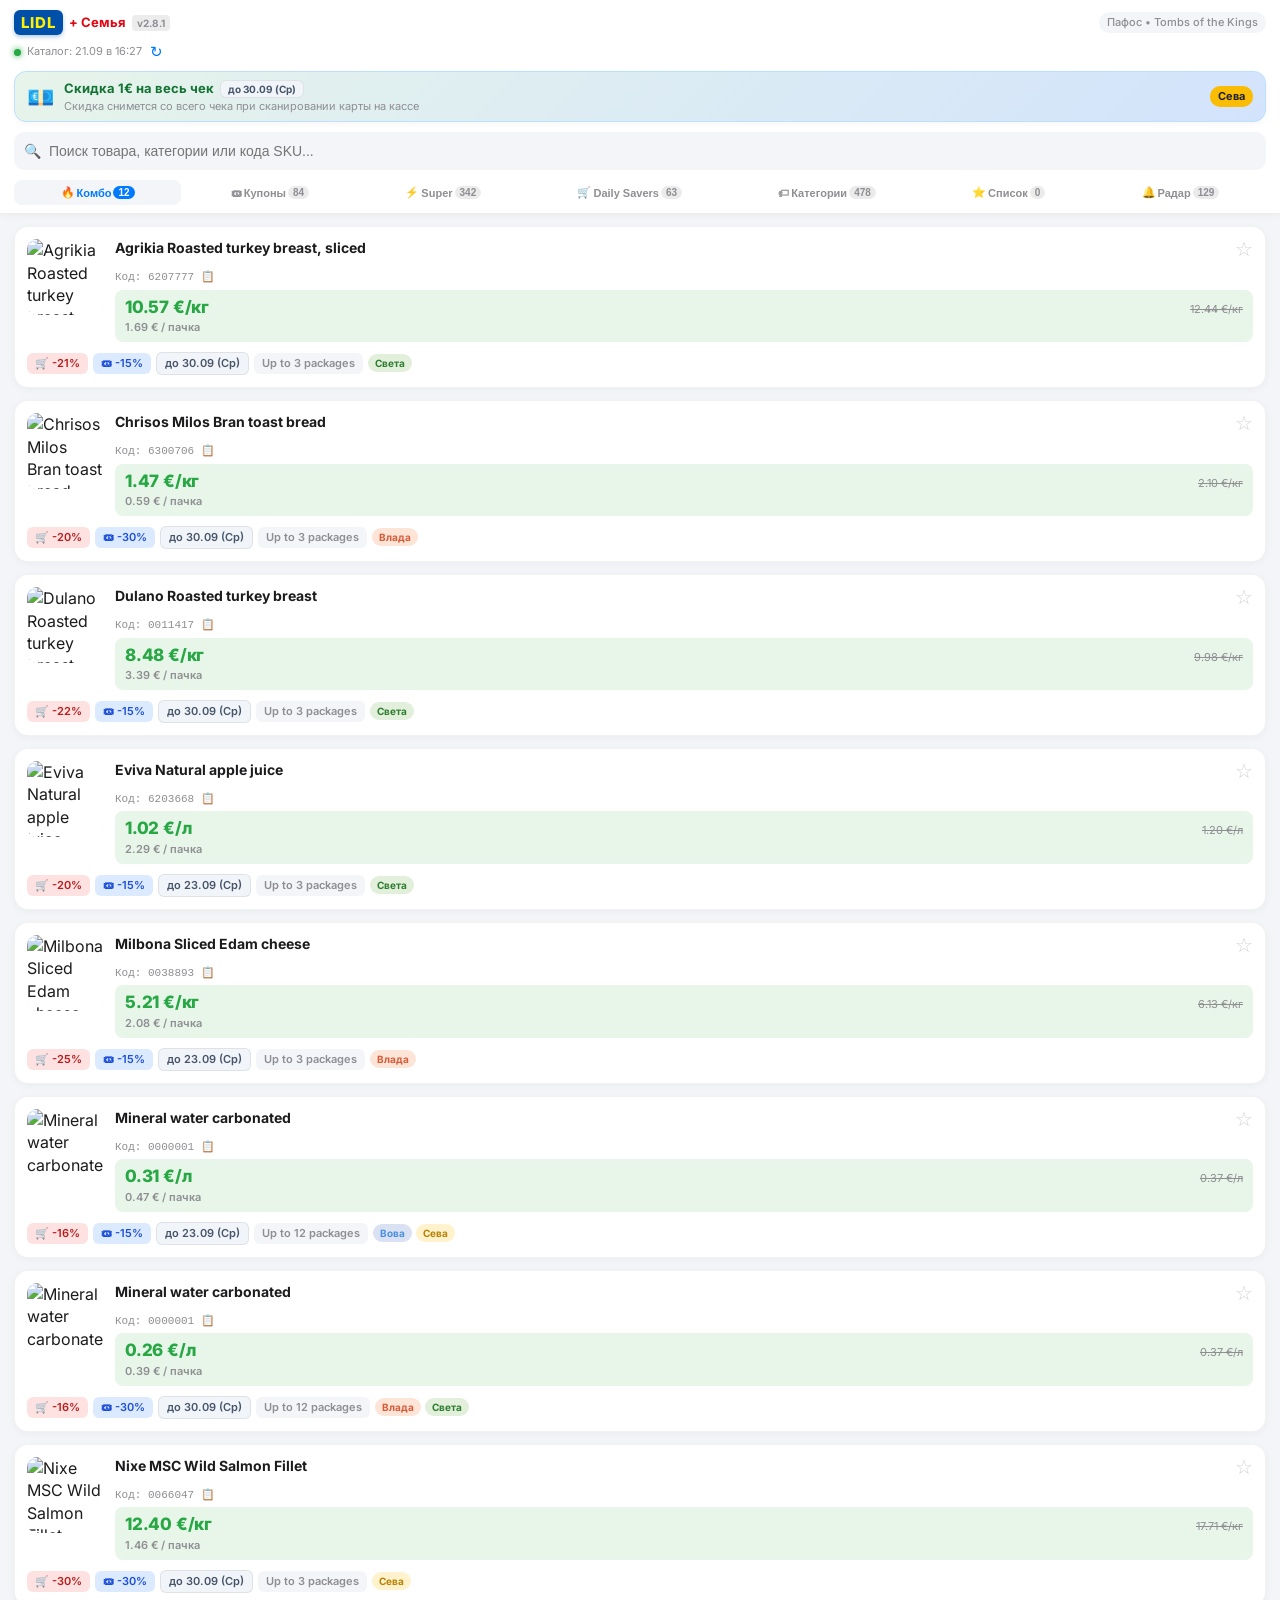
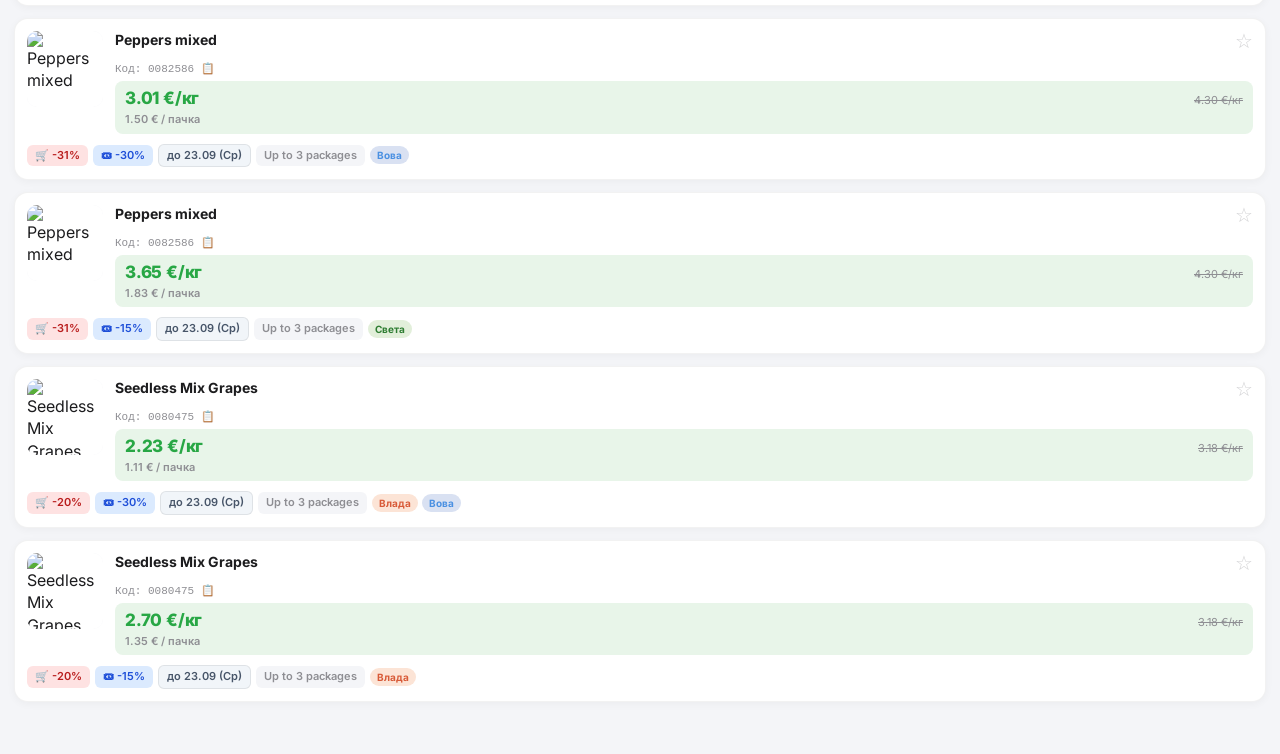
==== commit 3cac0b2a: "v2.8.1: Contextual empty states, clear all tracked radar items, cache-busting and CI data safeguard" ====
--- a/web/index.html
+++ b/web/index.html
@@ -9,7 +9,7 @@
   <title>Lidl Пафос — Скидки и Купоны семьи</title>
   <!-- Telegram Web App SDK -->
   <script src="https://telegram.org/js/telegram-web-app.js"></script>
-  <link rel="stylesheet" href="style.css?v=2.8">
+  <link rel="stylesheet" href="style.css?v=2.8.1">
   <link rel="preconnect" href="https://fonts.googleapis.com">
   <link rel="preconnect" href="https://fonts.gstatic.com" crossorigin>
   <link href="https://fonts.googleapis.com/css2?family=Inter:wght@400;500;600;700;800&display=swap" rel="stylesheet">
@@ -22,7 +22,7 @@
         <div class="brand">
           <span class="lidl-logo">LIDL</span>
           <span class="badge-plus">+ Семья</span>
-          <span class="version-tag">v2.8.0</span>
+          <span class="version-tag">v2.8.1</span>
         </div>
         <div class="store-tag" id="store-title">Пафос • Tombs of the Kings</div>
       </div>
@@ -254,7 +254,10 @@
         <div class="radar-tracked-section">
           <div class="radar-tracked-header">
             <span class="radar-tracked-label">Отслеживается (<span id="radar-tracked-count">0</span>):</span>
-            <button id="radar-reset-btn" class="radar-reset-btn" title="Вернуть стандартный список семьи">Сбросить</button>
+            <div class="radar-tracked-actions">
+              <button id="radar-clear-all-btn" class="radar-reset-btn" title="Удалить все товары из отслеживания">🗑 Очистить всё</button>
+              <button id="radar-reset-btn" class="radar-reset-btn" title="Вернуть примеры популярных товаров">Примеры</button>
+            </div>
           </div>
           <div class="radar-chips-list" id="radar-chips-list"></div>
         </div>
@@ -280,6 +283,6 @@
     <div id="toast" class="toast hidden"></div>
   </div>
 
-  <script src="app.js?v=2.8"></script>
+  <script src="app.js?v=2.8.1"></script>
 </body>
 </html>
--- a/web/style.css
+++ b/web/style.css
@@ -1278,6 +1278,12 @@
   color: var(--text-color);
 }
 
+.radar-tracked-actions {
+  display: flex;
+  align-items: center;
+  gap: 8px;
+}
+
 .radar-reset-btn {
   background: none;
   border: none;
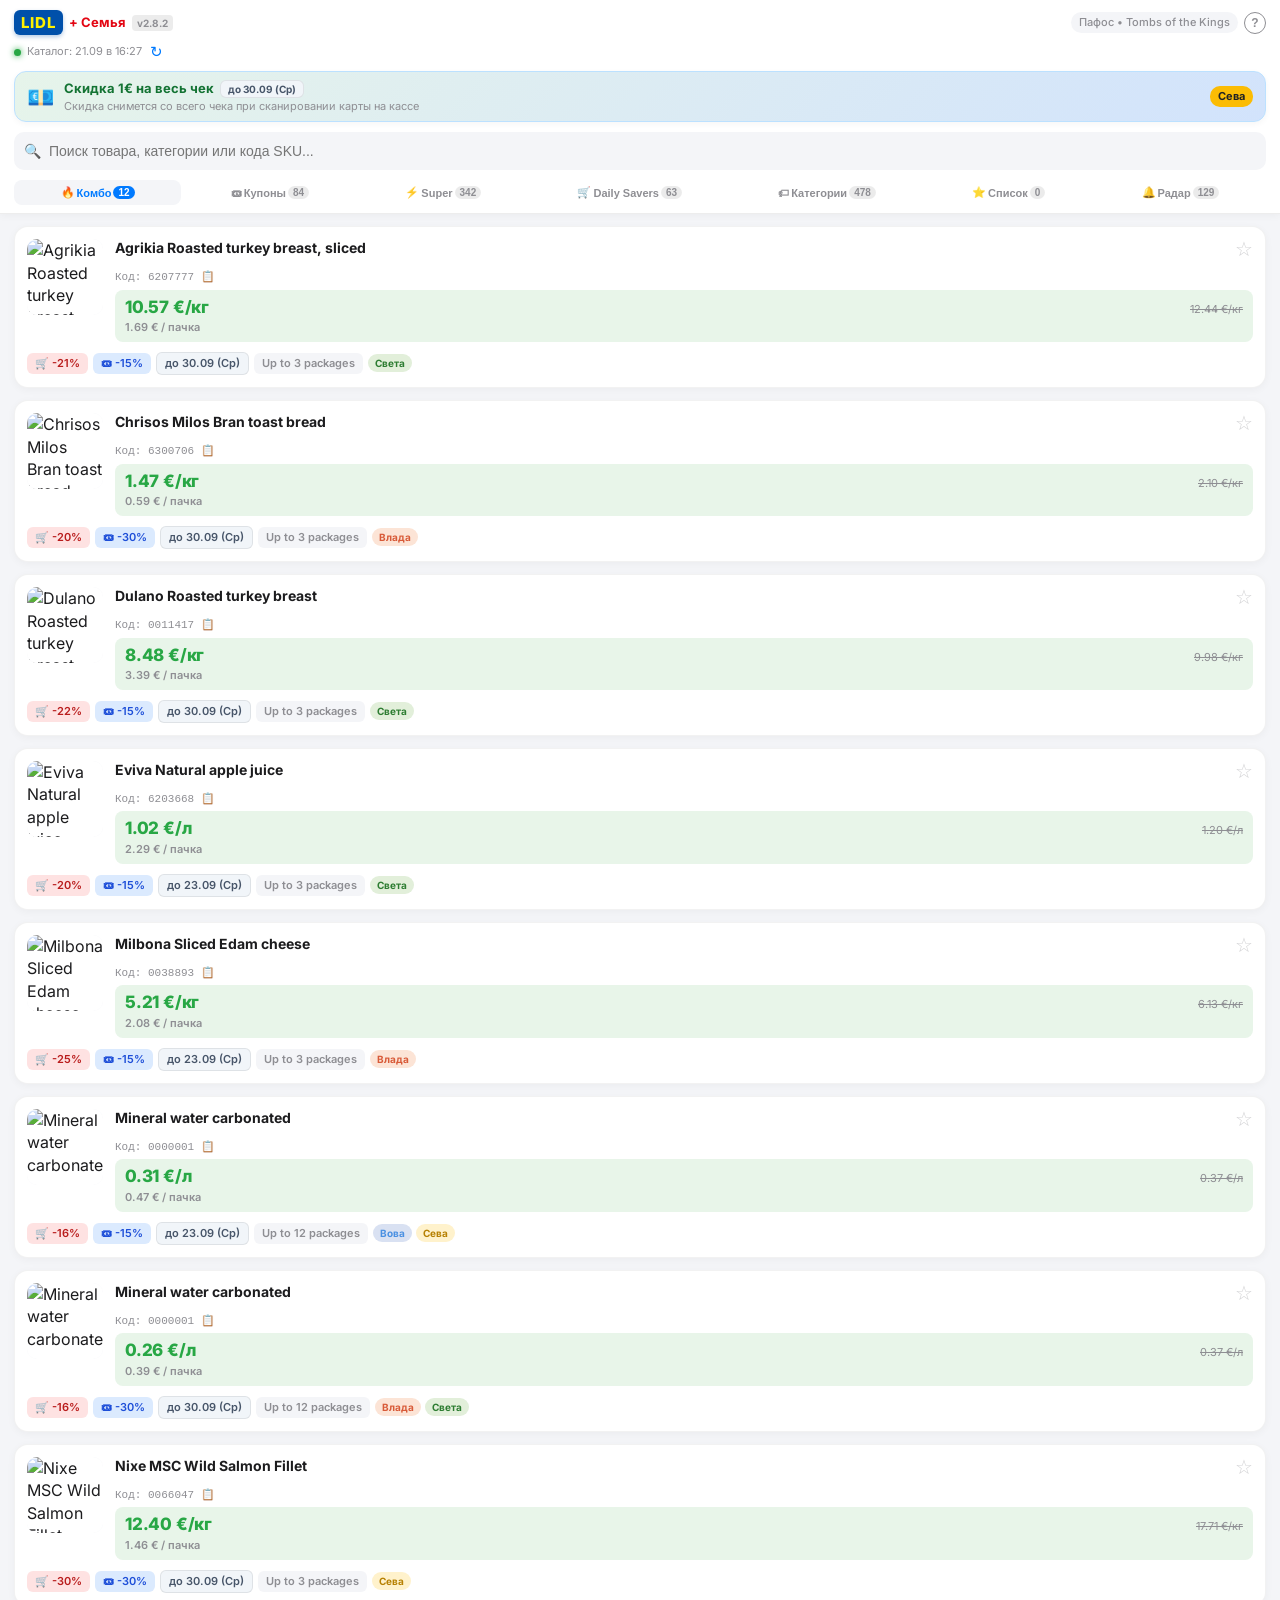
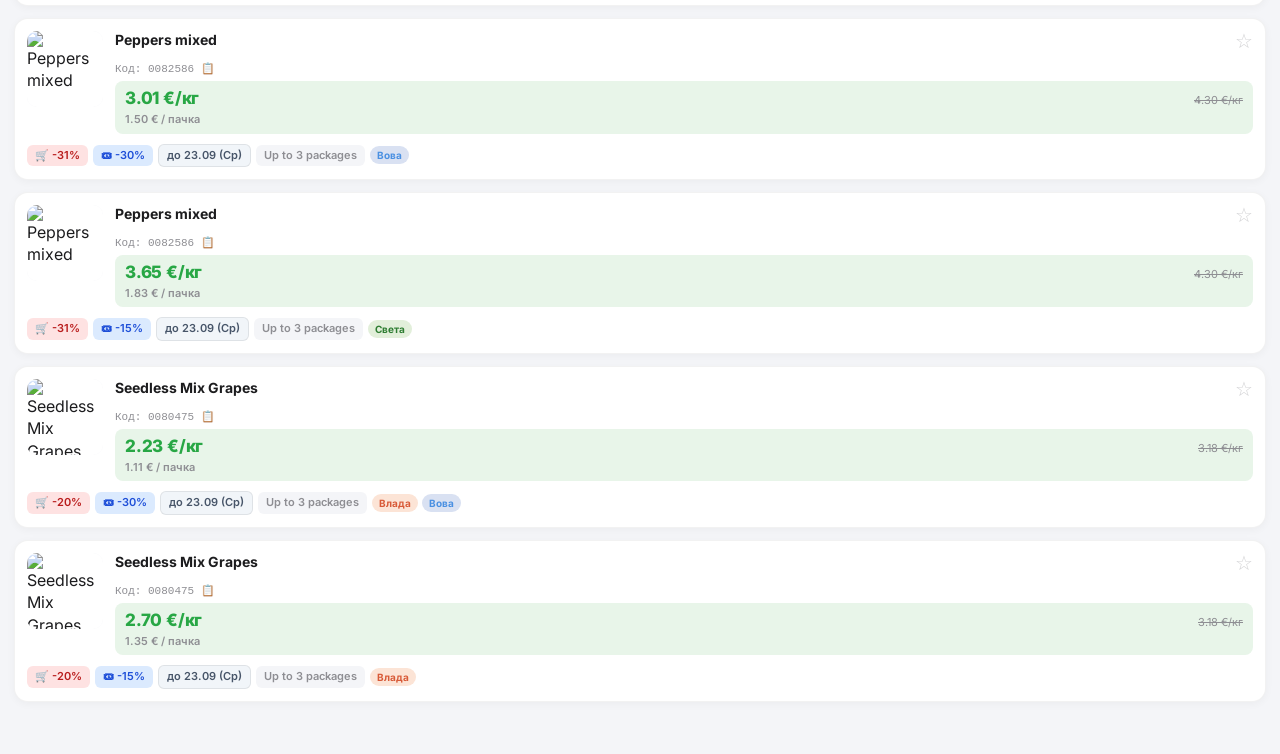
==== commit 9335d5b3: "v2.8.2: Add in-app ? guide modal, button tooltips, Telegram bot menu & comprehensive technical speci" ====
--- a/web/index.html
+++ b/web/index.html
@@ -9,7 +9,7 @@
   <title>Lidl Пафос — Скидки и Купоны семьи</title>
   <!-- Telegram Web App SDK -->
   <script src="https://telegram.org/js/telegram-web-app.js"></script>
-  <link rel="stylesheet" href="style.css?v=2.8.1">
+  <link rel="stylesheet" href="style.css?v=2.8.2">
   <link rel="preconnect" href="https://fonts.googleapis.com">
   <link rel="preconnect" href="https://fonts.gstatic.com" crossorigin>
   <link href="https://fonts.googleapis.com/css2?family=Inter:wght@400;500;600;700;800&display=swap" rel="stylesheet">
@@ -22,15 +22,18 @@
         <div class="brand">
           <span class="lidl-logo">LIDL</span>
           <span class="badge-plus">+ Семья</span>
-          <span class="version-tag">v2.8.1</span>
-        </div>
-        <div class="store-tag" id="store-title">Пафос • Tombs of the Kings</div>
+          <span class="version-tag">v2.8.2</span>
+        </div>
+        <div class="header-actions">
+          <div class="store-tag" id="store-title" title="Филиал Lidl: Tombs of the Kings 104, Пафос">Пафос • Tombs of the Kings</div>
+          <button id="help-btn" class="help-btn" title="Справка: возможности приложения и инструкция" aria-label="Справка">?</button>
+        </div>
       </div>
       
       <div class="update-bar">
         <span class="status-dot"></span>
         <span id="update-time">Загрузка данных...</span>
-        <button id="refresh-btn" class="icon-btn" title="Обновить с сервера">↻</button>
+        <button id="refresh-btn" class="icon-btn" title="Проверить обновление каталога на сервере">↻</button>
       </div>
 
       <!-- Monetary Discount Banner (Euro Coupons) -->
@@ -43,49 +46,49 @@
           </div>
           <div class="monetary-sub" id="monetary-sub">Скидка со всего чека при покупке</div>
         </div>
-        <div class="monetary-action" id="monetary-badge">Сева</div>
+        <div class="monetary-action" id="monetary-badge" title="У кого из членов семьи активен купон">Сева</div>
       </div>
 
       <!-- Search Bar -->
       <div class="search-box">
         <span class="search-icon">🔍</span>
-        <input type="text" id="search-input" placeholder="Поиск товара, категории или кода SKU..." autocomplete="off">
-        <button id="clear-search" class="clear-btn hidden">✕</button>
+        <input type="text" id="search-input" placeholder="Поиск товара, категории или кода SKU..." autocomplete="off" title="Быстрый поиск по названию или коду товара">
+        <button id="clear-search" class="clear-btn hidden" title="Очистить поиск">✕</button>
       </div>
 
       <!-- Navigation Tabs (Primary Row) -->
       <nav class="nav-tabs">
-        <button class="tab-btn active" data-tab="double">
+        <button class="tab-btn active" data-tab="double" title="Двойные комбо-скидки: магазин + купон семьи">
           <span class="tab-icon">🔥</span>
           <span class="tab-label">Комбо</span>
           <span class="tab-badge" id="badge-double">0</span>
         </button>
-        <button class="tab-btn" data-tab="coupons">
+        <button class="tab-btn" data-tab="coupons" title="Персональные купоны семьи (активируются автоматически)">
           <span class="tab-icon">🎟</span>
           <span class="tab-label">Купоны</span>
           <span class="tab-badge" id="badge-coupons">0</span>
         </button>
-        <button class="tab-btn" data-tab="super">
+        <button class="tab-btn" data-tab="super" title="Супер-скидки одного дня (Great Deals)">
           <span class="tab-icon">⚡</span>
           <span class="tab-label">Super</span>
           <span class="tab-badge" id="badge-super">0</span>
         </button>
-        <button class="tab-btn" data-tab="store">
+        <button class="tab-btn" data-tab="store" title="Еженедельные акции магазина в Пафосе">
           <span class="tab-icon">🛒</span>
           <span class="tab-label">Daily Savers</span>
           <span class="tab-badge" id="badge-store">0</span>
         </button>
-        <button class="tab-btn" data-tab="categories">
+        <button class="tab-btn" data-tab="categories" title="Каталог по категориям товаров">
           <span class="tab-icon">🏷</span>
           <span class="tab-label">Категории</span>
           <span class="tab-badge" id="badge-categories">0</span>
         </button>
-        <button class="tab-btn" data-tab="favs">
+        <button class="tab-btn" data-tab="favs" title="Список покупок для похода в магазин">
           <span class="tab-icon">⭐</span>
           <span class="tab-label">Список</span>
           <span class="tab-badge" id="badge-favs">0</span>
         </button>
-        <button class="tab-btn" data-tab="radar">
+        <button class="tab-btn" data-tab="radar" title="Отслеживание нужных товаров и уведомления бота">
           <span class="tab-icon">🔔</span>
           <span class="tab-label">Радар</span>
           <span class="tab-badge" id="badge-radar">0</span>
@@ -279,10 +282,93 @@
     <!-- Scroll to Top Button -->
     <button id="scroll-top-btn" class="scroll-top-btn hidden" title="Наверх">↑</button>
 
+    <!-- Help / Guide Modal -->
+    <div id="help-modal" class="modal-backdrop hidden">
+      <div class="modal-dialog">
+        <div class="modal-header">
+          <div class="modal-title">
+            <span class="modal-title-icon">📖</span>
+            <h3>Возможности приложения Lidl</h3>
+          </div>
+          <button id="modal-close-btn" class="modal-close-btn" title="Закрыть справку" aria-label="Закрыть">✕</button>
+        </div>
+        <div class="modal-body">
+          <div class="help-section">
+            <div class="help-item">
+              <div class="help-icon">🔥</div>
+              <div class="help-text">
+                <strong>Комбо (Двойная выгода)</strong>
+                <p>Товары, где скидка магазина суммируется с купоном семьи. Рассчитана точная цена за 1 кг/л и указано имя владельца купона.</p>
+              </div>
+            </div>
+
+            <div class="help-item">
+              <div class="help-icon">🎟</div>
+              <div class="help-text">
+                <strong>Купоны семьи</strong>
+                <p>Все персональные купоны 4 аккаунтов (Вова, Света, Влада, Сева). Купоны активируются автоматически. Подсвечены совпадения и срок действия.</p>
+              </div>
+            </div>
+
+            <div class="help-item">
+              <div class="help-icon">⚡</div>
+              <div class="help-text">
+                <strong>Супер-день (Great Deals)</strong>
+                <p>Однодневные супер-акции Lidl. Переключайтесь между днями недели и смотрите пересечения с семейными купонами на вкладке «Пересечения».</p>
+              </div>
+            </div>
+
+            <div class="help-item">
+              <div class="help-icon">🛒</div>
+              <div class="help-text">
+                <strong>Акции магазина</strong>
+                <p>Все регулярные акции недели магазина в Пафосе (Tombs of the Kings). Удобная группировка по категориям и коды артикулов (SKU).</p>
+              </div>
+            </div>
+
+            <div class="help-item">
+              <div class="help-icon">🔔</div>
+              <div class="help-text">
+                <strong>Радар и Telegram-бот</strong>
+                <p>Отслеживайте любые товары (йогурт, лосось, сыр, Parkside). Бот <a href="https://t.me/lidlcouponsbot" target="_blank">@lidlcouponsbot</a> мгновенно пришлёт сообщение семье, как только появится скидка.</p>
+              </div>
+            </div>
+
+            <div class="help-item">
+              <div class="help-icon">⭐</div>
+              <div class="help-text">
+                <strong>Список покупок</strong>
+                <p>Нажимайте на звёздочку ☆ на карточках товаров, чтобы составить список перед походом в Lidl. В магазине вычеркивайте купленное в 1 клик.</p>
+              </div>
+            </div>
+
+            <div class="help-item">
+              <div class="help-icon">💶</div>
+              <div class="help-text">
+                <strong>Денежный евро-купон</strong>
+                <p>Верхний баннер показывает персональный денежный купон на кассе (например, 1€ на весь чек) с точной датой окончания.</p>
+              </div>
+            </div>
+
+            <div class="help-item">
+              <div class="help-icon">↻</div>
+              <div class="help-text">
+                <strong>Проверка обновления</strong>
+                <p>Нажмите ↻ в строке под логотипом, чтобы быстро опросить сервер. В строке фиксируется точное время последней проверки.</p>
+              </div>
+            </div>
+          </div>
+        </div>
+        <div class="modal-footer">
+          <button id="modal-ok-btn" class="modal-action-btn" title="Закрыть окно справки">Понятно</button>
+        </div>
+      </div>
+    </div>
+
     <!-- Toast Notification -->
     <div id="toast" class="toast hidden"></div>
   </div>
 
-  <script src="app.js?v=2.8.1"></script>
+  <script src="app.js?v=2.8.2"></script>
 </body>
 </html>
--- a/web/style.css
+++ b/web/style.css
@@ -129,6 +129,12 @@
   border-radius: 4px;
 }
 
+.header-actions {
+  display: flex;
+  align-items: center;
+  gap: 6px;
+}
+
 .store-tag {
   font-size: 11px;
   font-weight: 500;
@@ -136,6 +142,31 @@
   background: var(--bg-color);
   padding: 3px 8px;
   border-radius: 12px;
+}
+
+.help-btn {
+  display: inline-flex;
+  align-items: center;
+  justify-content: center;
+  width: 22px;
+  height: 22px;
+  border-radius: 50%;
+  border: 1.5px solid var(--hint-color);
+  background: transparent;
+  color: var(--hint-color);
+  font-size: 12px;
+  font-weight: 700;
+  cursor: pointer;
+  transition: all 0.2s;
+  padding: 0;
+  line-height: 1;
+}
+
+.help-btn:hover, .help-btn:active {
+  background-color: var(--lidl-blue);
+  color: #fff;
+  border-color: var(--lidl-blue);
+  transform: scale(1.08);
 }
 
 .update-bar {
@@ -1401,3 +1432,170 @@
     color: #8ab4f8;
   }
 }
+
+/* Modal Dialog (Help / Guide) */
+.modal-backdrop {
+  position: fixed;
+  top: 0;
+  left: 0;
+  right: 0;
+  bottom: 0;
+  background-color: rgba(0, 0, 0, 0.6);
+  z-index: 1000;
+  display: flex;
+  align-items: center;
+  justify-content: center;
+  padding: 16px;
+  backdrop-filter: blur(4px);
+  -webkit-backdrop-filter: blur(4px);
+  animation: fadeIn 0.2s ease-out;
+}
+
+.modal-dialog {
+  background-color: var(--card-bg);
+  border-radius: 16px;
+  max-width: 520px;
+  width: 100%;
+  max-height: 85vh;
+  display: flex;
+  flex-direction: column;
+  box-shadow: 0 12px 36px rgba(0, 0, 0, 0.35);
+  border: 1px solid rgba(128, 128, 128, 0.15);
+  animation: slideUp 0.25s cubic-bezier(0.16, 1, 0.3, 1);
+  overflow: hidden;
+}
+
+.modal-header {
+  display: flex;
+  align-items: center;
+  justify-content: space-between;
+  padding: 14px 18px;
+  border-bottom: 1px solid rgba(128, 128, 128, 0.15);
+  background: var(--secondary-bg-color);
+}
+
+.modal-title {
+  display: flex;
+  align-items: center;
+  gap: 8px;
+}
+
+.modal-title-icon {
+  font-size: 18px;
+}
+
+.modal-title h3 {
+  font-size: 15.5px;
+  font-weight: 700;
+  margin: 0;
+  color: var(--text-color);
+}
+
+.modal-close-btn {
+  background: none;
+  border: none;
+  font-size: 18px;
+  font-weight: 600;
+  color: var(--hint-color);
+  cursor: pointer;
+  padding: 4px 8px;
+  border-radius: 8px;
+  transition: all 0.15s;
+}
+
+.modal-close-btn:hover {
+  background: rgba(128, 128, 128, 0.15);
+  color: var(--text-color);
+}
+
+.modal-body {
+  padding: 16px 18px;
+  overflow-y: auto;
+  -webkit-overflow-scrolling: touch;
+}
+
+.help-section {
+  display: flex;
+  flex-direction: column;
+  gap: 10px;
+}
+
+.help-item {
+  display: flex;
+  align-items: flex-start;
+  gap: 12px;
+  padding: 10px 12px;
+  background-color: var(--bg-color);
+  border-radius: 12px;
+  border: 1px solid rgba(128, 128, 128, 0.1);
+}
+
+.help-icon {
+  font-size: 22px;
+  line-height: 1.2;
+  flex-shrink: 0;
+  padding-top: 2px;
+}
+
+.help-text {
+  flex: 1;
+}
+
+.help-text strong {
+  display: block;
+  font-size: 13.5px;
+  font-weight: 700;
+  color: var(--text-color);
+  margin-bottom: 3px;
+}
+
+.help-text p {
+  font-size: 12px;
+  color: var(--hint-color);
+  line-height: 1.45;
+  margin: 0;
+}
+
+.help-text a {
+  color: var(--link-color);
+  font-weight: 600;
+  text-decoration: none;
+}
+
+.help-text a:hover {
+  text-decoration: underline;
+}
+
+.modal-footer {
+  padding: 12px 18px;
+  border-top: 1px solid rgba(128, 128, 128, 0.15);
+  background: var(--secondary-bg-color);
+  display: flex;
+  justify-content: flex-end;
+}
+
+.modal-action-btn {
+  background-color: var(--lidl-blue);
+  color: #fff;
+  border: none;
+  font-size: 13px;
+  font-weight: 600;
+  padding: 8px 22px;
+  border-radius: 8px;
+  cursor: pointer;
+  transition: opacity 0.15s;
+}
+
+.modal-action-btn:hover {
+  opacity: 0.9;
+}
+
+@keyframes fadeIn {
+  from { opacity: 0; }
+  to { opacity: 1; }
+}
+
+@keyframes slideUp {
+  from { transform: translateY(20px); opacity: 0; }
+  to { transform: translateY(0); opacity: 1; }
+}
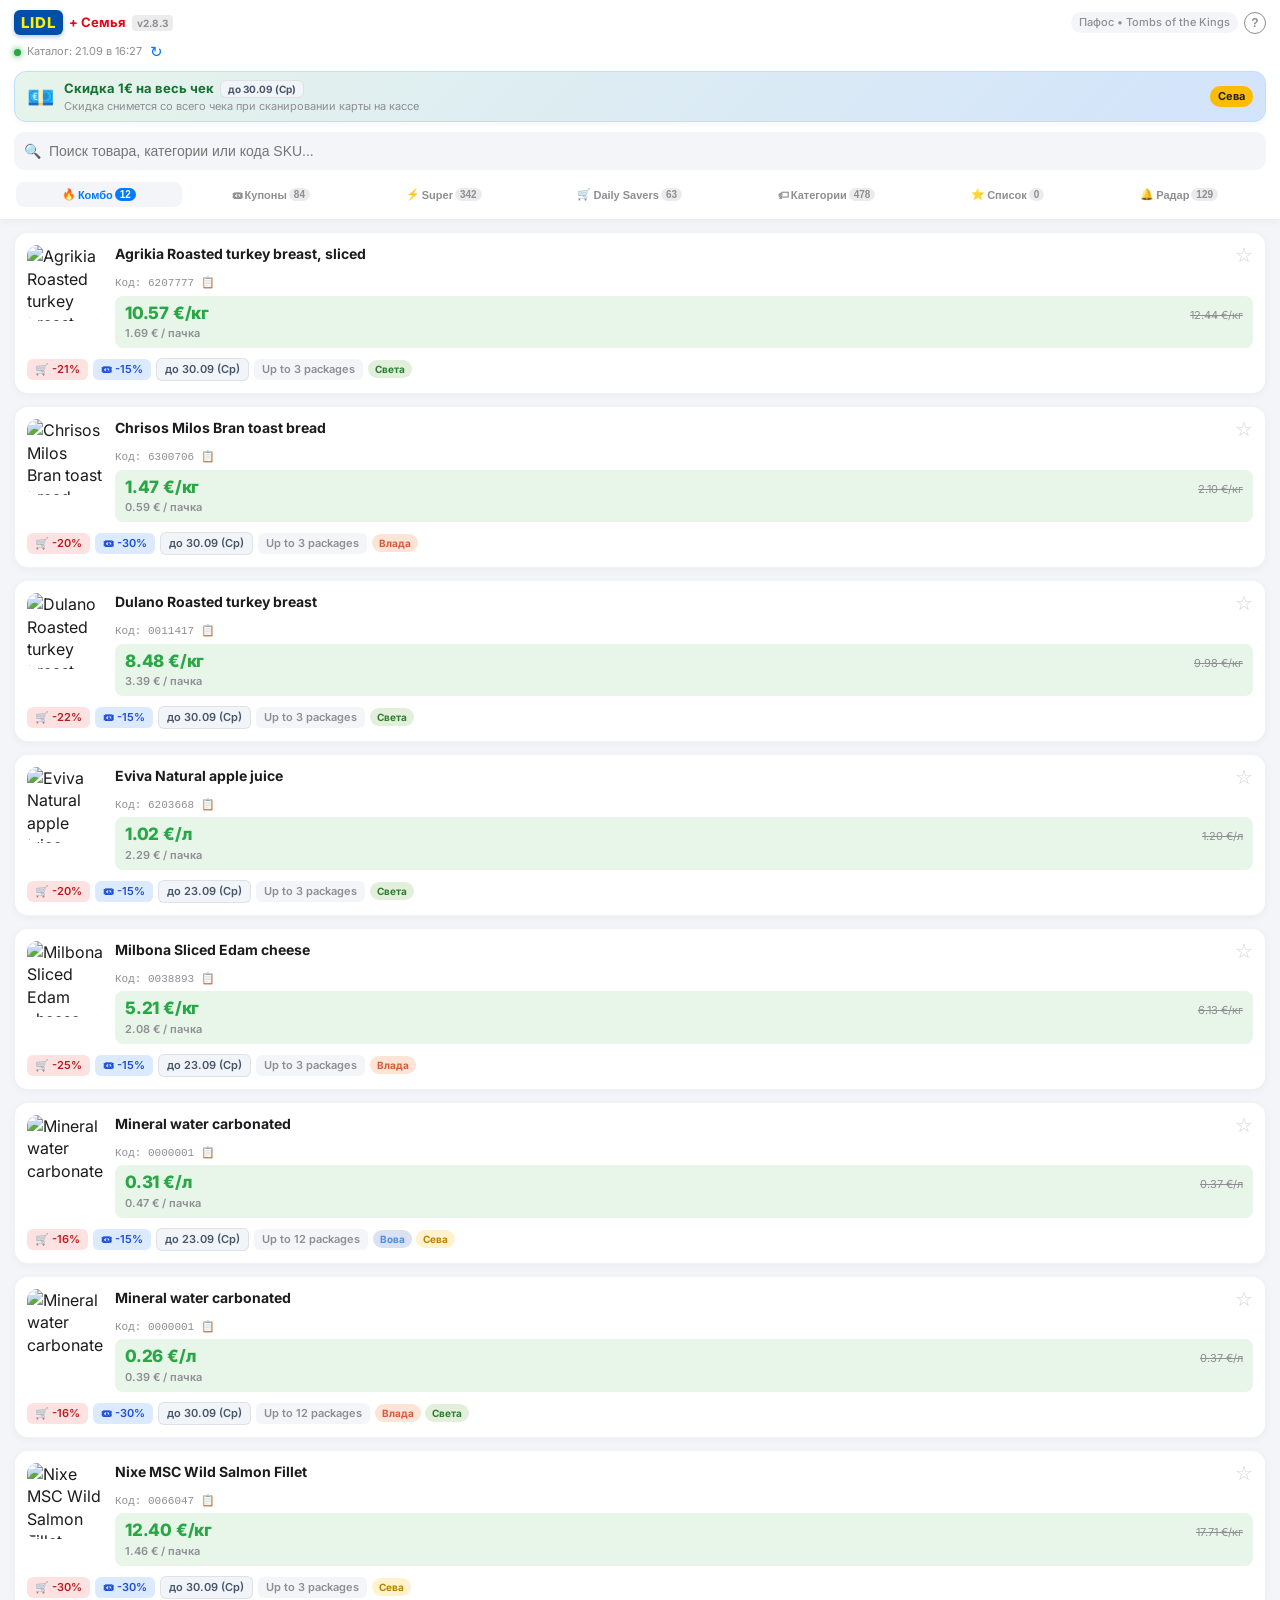
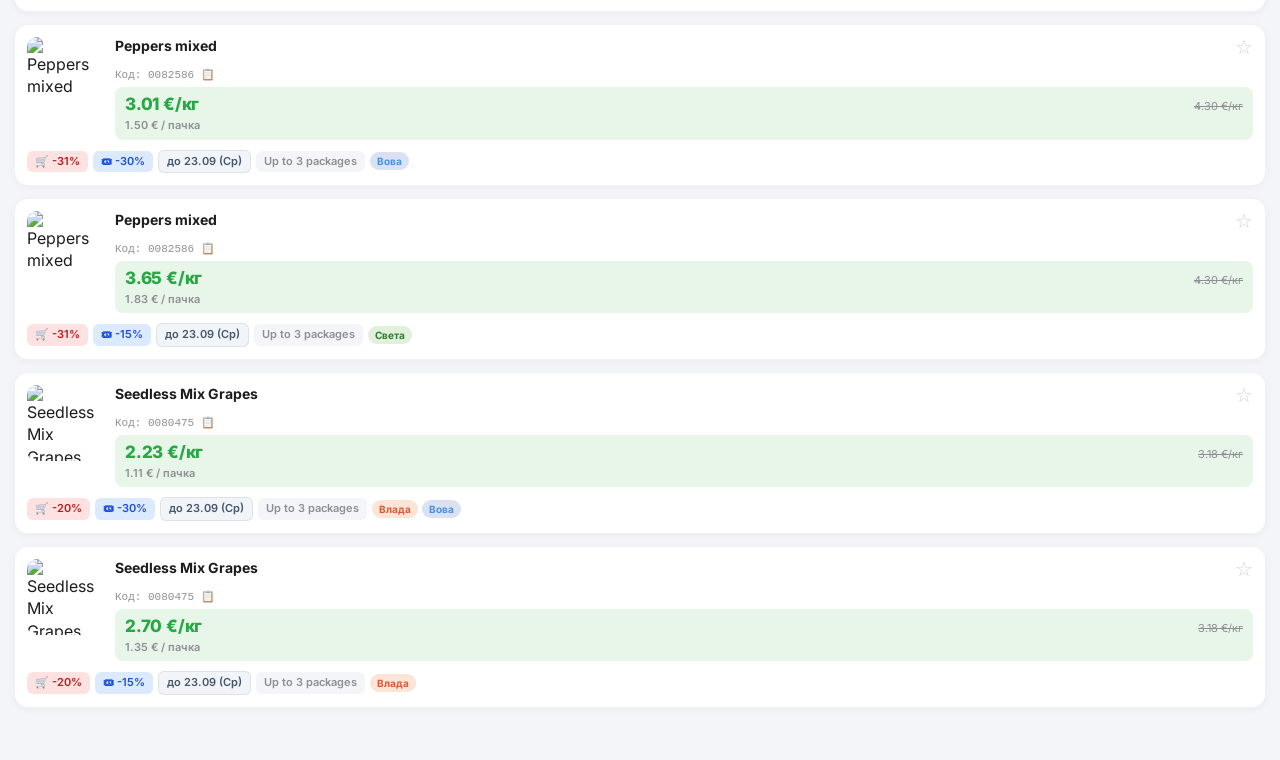
==== commit 3125fee1: "v2.8.3: Add navigation arrows, wheel scroll & drag-to-scroll for primary tabs row; update Technical " ====
--- a/web/index.html
+++ b/web/index.html
@@ -9,7 +9,7 @@
   <title>Lidl Пафос — Скидки и Купоны семьи</title>
   <!-- Telegram Web App SDK -->
   <script src="https://telegram.org/js/telegram-web-app.js"></script>
-  <link rel="stylesheet" href="style.css?v=2.8.2">
+  <link rel="stylesheet" href="style.css?v=2.8.3">
   <link rel="preconnect" href="https://fonts.googleapis.com">
   <link rel="preconnect" href="https://fonts.gstatic.com" crossorigin>
   <link href="https://fonts.googleapis.com/css2?family=Inter:wght@400;500;600;700;800&display=swap" rel="stylesheet">
@@ -22,7 +22,7 @@
         <div class="brand">
           <span class="lidl-logo">LIDL</span>
           <span class="badge-plus">+ Семья</span>
-          <span class="version-tag">v2.8.2</span>
+          <span class="version-tag">v2.8.3</span>
         </div>
         <div class="header-actions">
           <div class="store-tag" id="store-title" title="Филиал Lidl: Tombs of the Kings 104, Пафос">Пафос • Tombs of the Kings</div>
@@ -57,43 +57,49 @@
       </div>
 
       <!-- Navigation Tabs (Primary Row) -->
-      <nav class="nav-tabs">
-        <button class="tab-btn active" data-tab="double" title="Двойные комбо-скидки: магазин + купон семьи">
-          <span class="tab-icon">🔥</span>
-          <span class="tab-label">Комбо</span>
-          <span class="tab-badge" id="badge-double">0</span>
-        </button>
-        <button class="tab-btn" data-tab="coupons" title="Персональные купоны семьи (активируются автоматически)">
-          <span class="tab-icon">🎟</span>
-          <span class="tab-label">Купоны</span>
-          <span class="tab-badge" id="badge-coupons">0</span>
-        </button>
-        <button class="tab-btn" data-tab="super" title="Супер-скидки одного дня (Great Deals)">
-          <span class="tab-icon">⚡</span>
-          <span class="tab-label">Super</span>
-          <span class="tab-badge" id="badge-super">0</span>
-        </button>
-        <button class="tab-btn" data-tab="store" title="Еженедельные акции магазина в Пафосе">
-          <span class="tab-icon">🛒</span>
-          <span class="tab-label">Daily Savers</span>
-          <span class="tab-badge" id="badge-store">0</span>
-        </button>
-        <button class="tab-btn" data-tab="categories" title="Каталог по категориям товаров">
-          <span class="tab-icon">🏷</span>
-          <span class="tab-label">Категории</span>
-          <span class="tab-badge" id="badge-categories">0</span>
-        </button>
-        <button class="tab-btn" data-tab="favs" title="Список покупок для похода в магазин">
-          <span class="tab-icon">⭐</span>
-          <span class="tab-label">Список</span>
-          <span class="tab-badge" id="badge-favs">0</span>
-        </button>
-        <button class="tab-btn" data-tab="radar" title="Отслеживание нужных товаров и уведомления бота">
-          <span class="tab-icon">🔔</span>
-          <span class="tab-label">Радар</span>
-          <span class="tab-badge" id="badge-radar">0</span>
-        </button>
-      </nav>
+      <div class="nav-tabs-wrapper" id="nav-tabs-wrapper">
+        <button class="chips-arrow chips-arrow-left hidden" id="nav-arrow-left" title="Прокрутить вкладки влево" aria-label="Назад">‹</button>
+        <div class="nav-tabs-scroll" id="nav-tabs-scroll">
+          <nav class="nav-tabs" id="nav-tabs">
+            <button class="tab-btn active" data-tab="double" title="Двойные комбо-скидки: магазин + купон семьи">
+              <span class="tab-icon">🔥</span>
+              <span class="tab-label">Комбо</span>
+              <span class="tab-badge" id="badge-double">0</span>
+            </button>
+            <button class="tab-btn" data-tab="coupons" title="Персональные купоны семьи (активируются автоматически)">
+              <span class="tab-icon">🎟</span>
+              <span class="tab-label">Купоны</span>
+              <span class="tab-badge" id="badge-coupons">0</span>
+            </button>
+            <button class="tab-btn" data-tab="super" title="Супер-скидки одного дня (Great Deals)">
+              <span class="tab-icon">⚡</span>
+              <span class="tab-label">Super</span>
+              <span class="tab-badge" id="badge-super">0</span>
+            </button>
+            <button class="tab-btn" data-tab="store" title="Еженедельные акции магазина в Пафосе">
+              <span class="tab-icon">🛒</span>
+              <span class="tab-label">Daily Savers</span>
+              <span class="tab-badge" id="badge-store">0</span>
+            </button>
+            <button class="tab-btn" data-tab="categories" title="Каталог по категориям товаров">
+              <span class="tab-icon">🏷</span>
+              <span class="tab-label">Категории</span>
+              <span class="tab-badge" id="badge-categories">0</span>
+            </button>
+            <button class="tab-btn" data-tab="favs" title="Список покупок для похода в магазин">
+              <span class="tab-icon">⭐</span>
+              <span class="tab-label">Список</span>
+              <span class="tab-badge" id="badge-favs">0</span>
+            </button>
+            <button class="tab-btn" data-tab="radar" title="Отслеживание нужных товаров и уведомления бота">
+              <span class="tab-icon">🔔</span>
+              <span class="tab-label">Радар</span>
+              <span class="tab-badge" id="badge-radar">0</span>
+            </button>
+          </nav>
+        </div>
+        <button class="chips-arrow chips-arrow-right" id="nav-arrow-right" title="Прокрутить вкладки вправо (к Радару)" aria-label="Вперед">›</button>
+      </div>
 
       <!-- Family Filter Chips (Secondary Sub-Row - Shown only when 'Купоны' is active) -->
       <div class="family-chips-wrapper hidden" id="family-chips-container">
@@ -369,6 +375,6 @@
     <div id="toast" class="toast hidden"></div>
   </div>
 
-  <script src="app.js?v=2.8.2"></script>
+  <script src="app.js?v=2.8.3"></script>
 </body>
 </html>
--- a/web/style.css
+++ b/web/style.css
@@ -509,18 +509,70 @@
   }
 }
 
-/* Navigation Tabs */
+/* Navigation Tabs (Primary Row) */
+.nav-tabs-wrapper {
+  position: relative;
+  width: 100%;
+  margin-bottom: 6px;
+}
+
+.nav-tabs-scroll {
+  overflow-x: auto;
+  overflow-y: hidden;
+  white-space: nowrap;
+  scroll-behavior: smooth;
+  -webkit-overflow-scrolling: touch;
+  cursor: grab;
+  padding: 2px 2px 6px 2px;
+  scrollbar-width: thin;
+  scrollbar-color: rgba(128, 128, 128, 0.3) transparent;
+}
+
+.nav-tabs-scroll.grabbing {
+  cursor: grabbing;
+  user-select: none;
+}
+
+.nav-tabs-scroll::-webkit-scrollbar {
+  height: 4px;
+  display: block;
+}
+
+.nav-tabs-scroll::-webkit-scrollbar-track {
+  background: transparent;
+}
+
+.nav-tabs-scroll::-webkit-scrollbar-thumb {
+  background: rgba(128, 128, 128, 0.25);
+  border-radius: 4px;
+}
+
+.nav-tabs-scroll::-webkit-scrollbar-thumb:hover {
+  background: rgba(128, 128, 128, 0.5);
+}
+
 .nav-tabs {
   display: flex;
-  overflow-x: auto;
-  gap: 3px;
-  padding-bottom: 8px;
-  scrollbar-width: none;
-  -webkit-overflow-scrolling: touch;
+  gap: 4px;
+  min-width: max-content;
 }
 
 .nav-tabs::-webkit-scrollbar {
   display: none;
+}
+
+.nav-tabs-wrapper .chips-arrow {
+  width: 24px;
+  height: 24px;
+  font-size: 16px;
+}
+
+.nav-tabs-wrapper .chips-arrow-left {
+  left: -2px;
+}
+
+.nav-tabs-wrapper .chips-arrow-right {
+  right: -2px;
 }
 
 .tab-btn {
